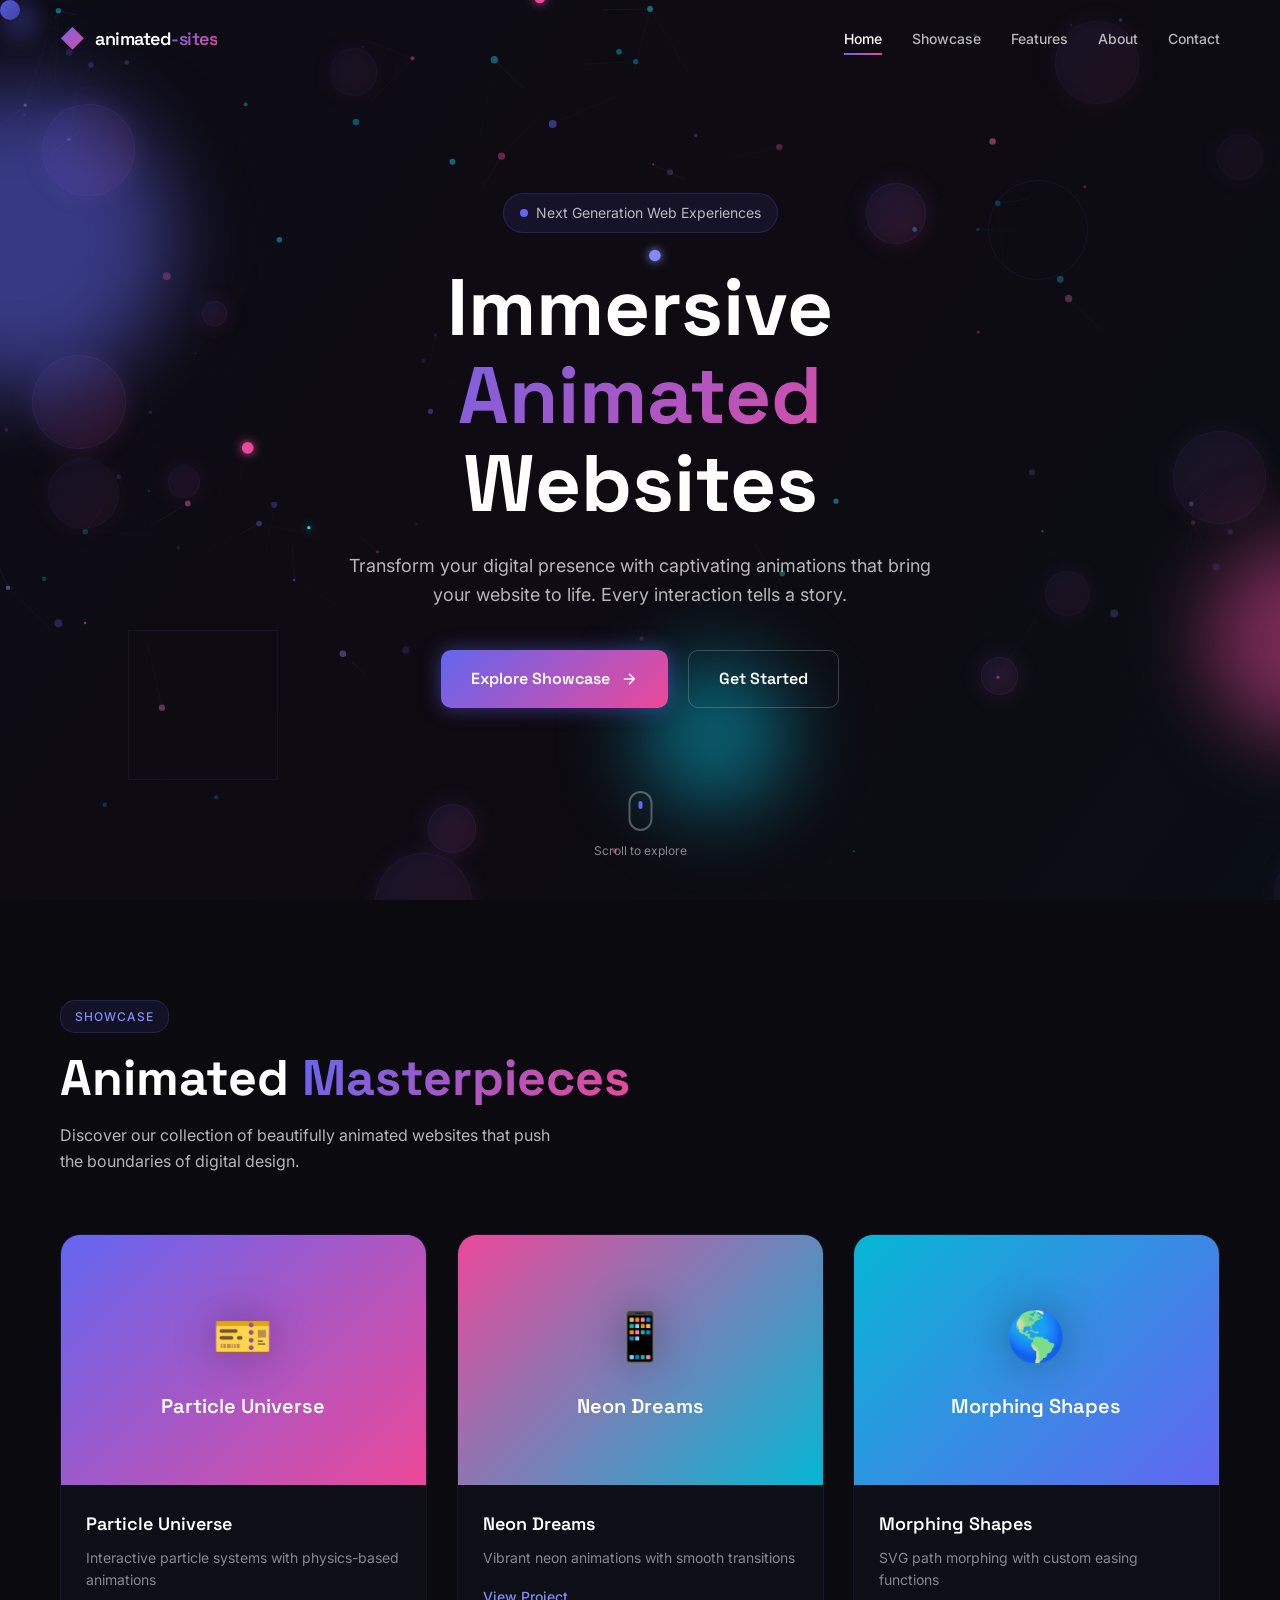
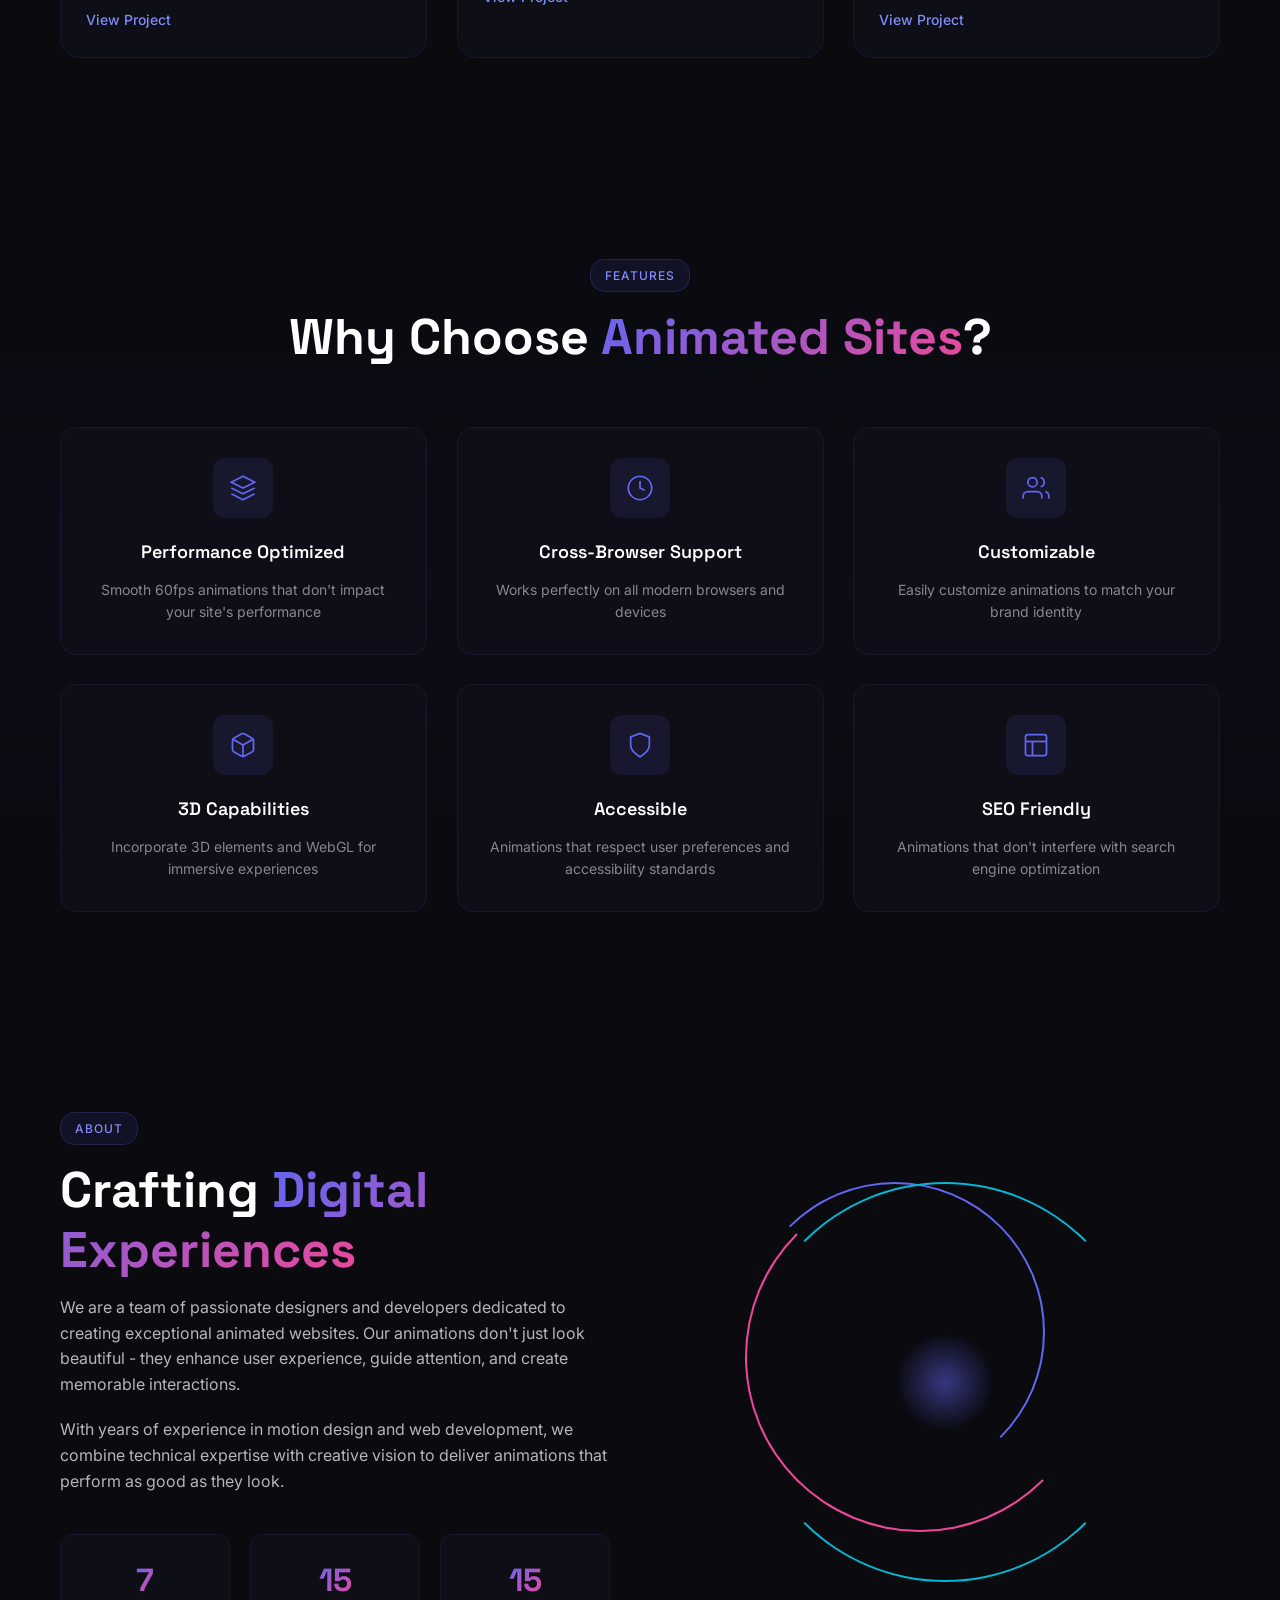
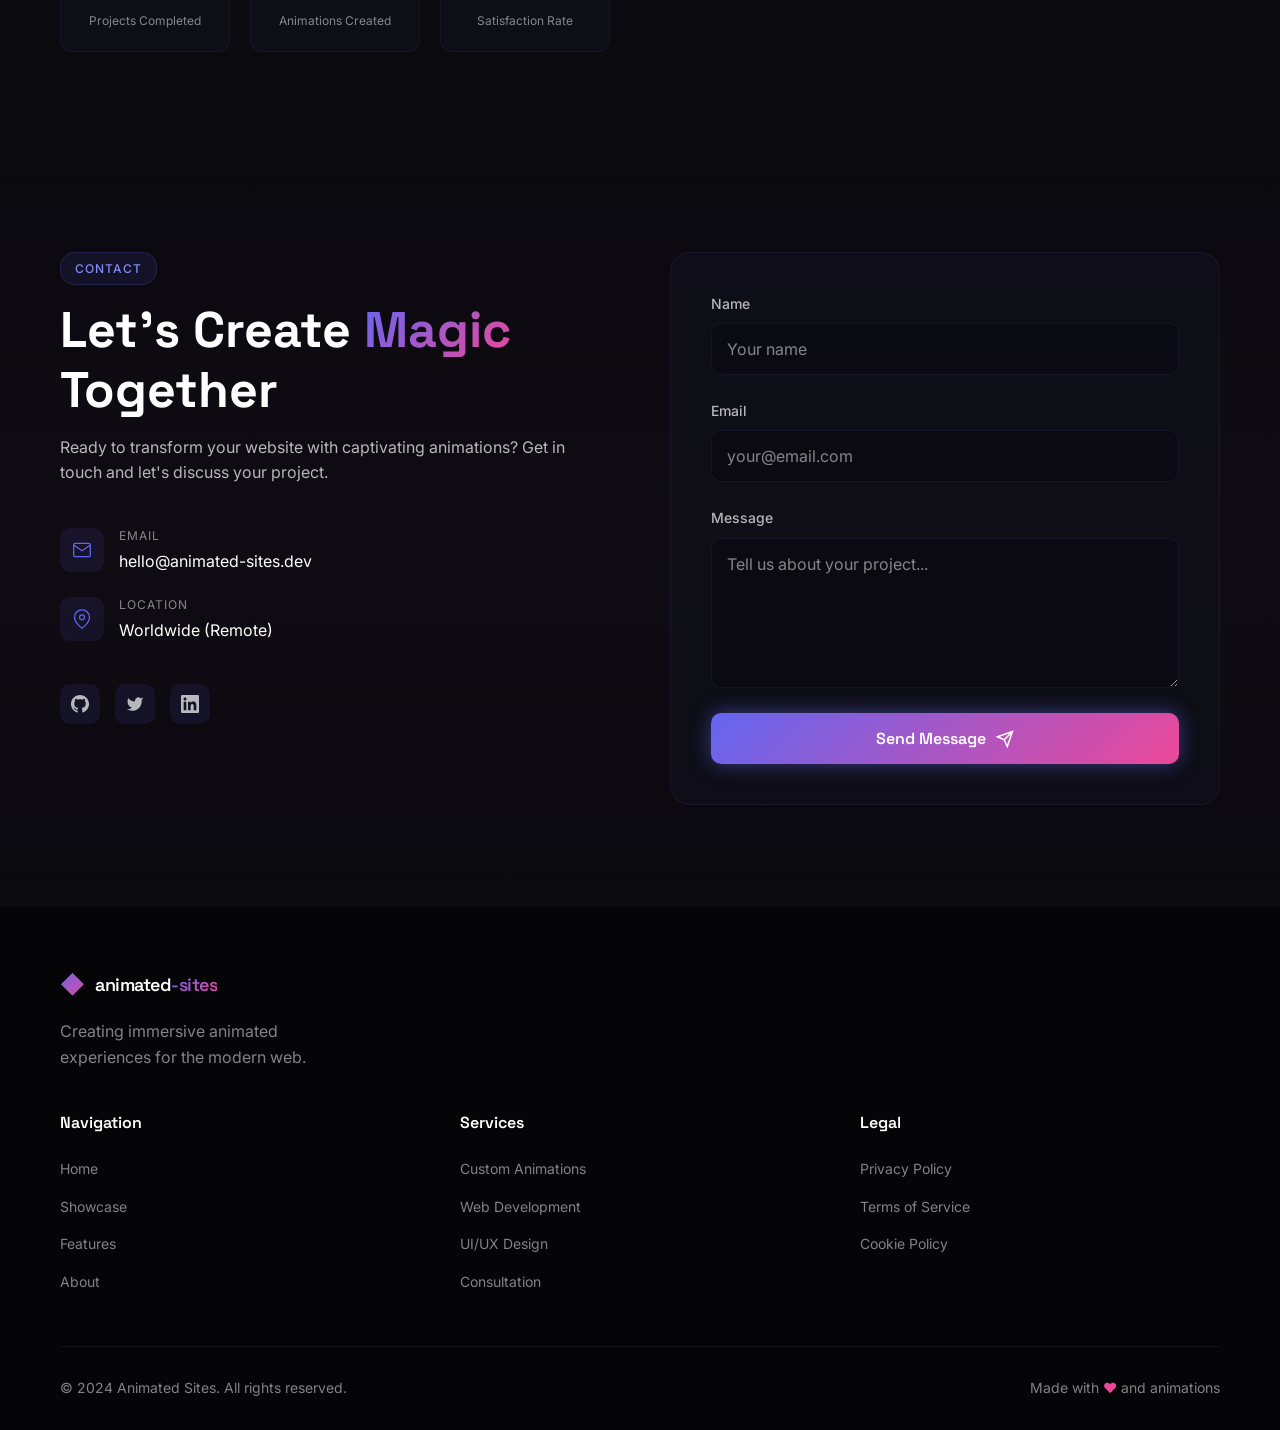
==== index.html @ 27e3f80d "feat: Add high-quality animated website with immersive background animations - Add index.html with c" ====
<!DOCTYPE html>
<html lang="en">
<head>
    <meta charset="UTF-8">
    <meta name="viewport" content="width=device-width, initial-scale=1.0">
    <title>Animated Sites | pofomodr</title>
    <meta name="description" content="Immersive animated website experiences with dynamic background animations">
    <link rel="stylesheet" href="css/styles.css">
    <link href="https://fonts.googleapis.com/css2?family=Space+Grotesk:wght@300;400;500;600;700&family=Inter:wght@300;400;500;600&display=swap" rel="stylesheet">
</head>
<body>
    <!-- Animated Background Canvas -->
    <canvas id="particleCanvas"></canvas>
    
    <!-- Floating Elements Container -->
    <div id="floatingElements"></div>

    <!-- Navigation -->
    <nav id="mainNav">
        <div class="nav-container">
            <a href="#" class="logo">
                <span class="logo-icon">&#9670;</span>
                <span class="logo-text">animated<span class="accent">-sites</span></span>
            </a>
            <ul class="nav-links">
                <li><a href="#home" class="nav-link active">Home</a></li>
                <li><a href="#showcase" class="nav-link">Showcase</a></li>
                <li><a href="#features" class="nav-link">Features</a></li>
                <li><a href="#about" class="nav-link">About</a></li>
                <li><a href="#contact" class="nav-link">Contact</a></li>
            </ul>
            <button class="mobile-menu-btn" aria-label="Toggle menu">
                <span></span>
                <span></span>
                <span></span>
            </button>
        </div>
    </nav>

    <!-- Mobile Menu -->
    <div id="mobileMenu" class="mobile-menu">
        <ul class="mobile-nav-links">
            <li><a href="#home" class="mobile-nav-link">Home</a></li>
            <li><a href="#showcase" class="mobile-nav-link">Showcase</a></li>
            <li><a href="#features" class="mobile-nav-link">Features</a></li>
            <li><a href="#about" class="mobile-nav-link">About</a></li>
            <li><a href="#contact" class="mobile-nav-link">Contact</a></li>
        </ul>
    </div>

    <!-- Hero Section -->
    <section id="home" class="hero">
        <div class="hero-content">
            <div class="hero-badge animate-fade-in">
                <span class="badge-dot"></span>
                <span>Next Generation Web Experiences</span>
            </div>
            <h1 class="hero-title animate-slide-up">
                <span class="title-line">Immersive</span>
                <span class="title-line accent">Animated</span>
                <span class="title-line">Websites</span>
            </h1>
            <p class="hero-description animate-slide-up delay-1">
                Transform your digital presence with captivating animations that 
                bring your website to life. Every interaction tells a story.
            </p>
            <div class="hero-buttons animate-slide-up delay-2">
                <a href="#showcase" class="btn btn-primary">
                    <span>Explore Showcase</span>
                    <svg class="btn-arrow" viewBox="0 0 24 24" fill="none" stroke="currentColor" stroke-width="2">
                        <path d="M5 12h14M12 5l7 7-7 7"/>
                    </svg>
                </a>
                <a href="#contact" class="btn btn-secondary">Get Started</a>
            </div>
        </div>
        <div class="hero-visual">
            <div class="floating-orb orb-1"></div>
            <div class="floating-orb orb-2"></div>
            <div class="floating-orb orb-3"></div>
            <div class="geometric-shape shape-1"></div>
            <div class="geometric-shape shape-2"></div>
        </div>
        <div class="scroll-indicator">
            <div class="mouse">
                <div class="wheel"></div>
            </div>
            <span>Scroll to explore</span>
        </div>
    </section>

    <!-- Showcase Section -->
    <section id="showcase" class="showcase">
        <div class="section-container">
            <div class="section-header">
                <span class="section-tag">Showcase</span>
                <h2 class="section-title">Animated <span class="accent">Masterpieces</span></h2>
                <p class="section-description">
                    Discover our collection of beautifully animated websites that push 
                    the boundaries of digital design.
                </p>
            </div>
            <div class="showcase-grid">
                <div class="showcase-item">
                    <div class="item-preview">
                        <div class="preview-bg gradient-1"></div>
                        <div class="preview-content">
                            <span class="preview-icon">&#127915;</span>
                            <h3>Particle Universe</h3>
                        </div>
                    </div>
                    <div class="item-info">
                        <h4>Particle Universe</h4>
                        <p>Interactive particle systems with physics-based animations</p>
                        <a href="#" class="view-link">View Project</a>
                    </div>
                </div>
                <div class="showcase-item">
                    <div class="item-preview">
                        <div class="preview-bg gradient-2"></div>
                        <div class="preview-content">
                            <span class="preview-icon">&#128241;</span>
                            <h3>Neon Dreams</h3>
                        </div>
                    </div>
                    <div class="item-info">
                        <h4>Neon Dreams</h4>
                        <p>Vibrant neon animations with smooth transitions</p>
                        <a href="#" class="view-link">View Project</a>
                    </div>
                </div>
                <div class="showcase-item">
                    <div class="item-preview">
                        <div class="preview-bg gradient-3"></div>
                        <div class="preview-content">
                            <span class="preview-icon">&#127758;</span>
                            <h3>Morphing Shapes</h3>
                        </div>
                    </div>
                    <div class="item-info">
                        <h4>Morphing Shapes</h4>
                        <p>SVG path morphing with custom easing functions</p>
                        <a href="#" class="view-link">View Project</a>
                    </div>
                </div>
            </div>
        </div>
    </section>

    <!-- Features Section -->
    <section id="features" class="features">
        <div class="section-container">
            <div class="section-header centered">
                <span class="section-tag">Features</span>
                <h2 class="section-title">Why Choose <span class="accent">Animated Sites</span>?</h2>
            </div>
            <div class="features-grid">
                <div class="feature-card">
                    <div class="feature-icon">
                        <svg viewBox="0 0 24 24" fill="none" stroke="currentColor" stroke-width="1.5">
                            <path d="M12 2L2 7l10 5 10-5-10-5zM2 17l10 5 10-5M2 12l10 5 10-5"/>
                        </svg>
                    </div>
                    <h3>Performance Optimized</h3>
                    <p>Smooth 60fps animations that don't impact your site's performance</p>
                </div>
                <div class="feature-card">
                    <div class="feature-icon">
                        <svg viewBox="0 0 24 24" fill="none" stroke="currentColor" stroke-width="1.5">
                            <circle cx="12" cy="12" r="10"/>
                            <path d="M12 6v6l4 2"/>
                        </svg>
                    </div>
                    <h3>Cross-Browser Support</h3>
                    <p>Works perfectly on all modern browsers and devices</p>
                </div>
                <div class="feature-card">
                    <div class="feature-icon">
                        <svg viewBox="0 0 24 24" fill="none" stroke="currentColor" stroke-width="1.5">
                            <path d="M17 21v-2a4 4 0 0 0-4-4H5a4 4 0 0 0-4 4v2"/>
                            <circle cx="9" cy="7" r="4"/>
                            <path d="M23 21v-2a4 4 0 0 0-3-3.87M16 3.13a4 4 0 0 1 0 7.75"/>
                        </svg>
                    </div>
                    <h3>Customizable</h3>
                    <p>Easily customize animations to match your brand identity</p>
                </div>
                <div class="feature-card">
                    <div class="feature-icon">
                        <svg viewBox="0 0 24 24" fill="none" stroke="currentColor" stroke-width="1.5">
                            <path d="M21 16V8a2 2 0 0 0-1-1.73l-7-4a2 2 0 0 0-2 0l-7 4A2 2 0 0 0 3 8v8a2 2 0 0 0 1 1.73l7 4a2 2 0 0 0 2 0l7-4A2 2 0 0 0 21 16z"/>
                            <polyline points="3.27 6.96 12 12.01 20.73 6.96"/>
                            <line x1="12" y1="22.08" x2="12" y2="12"/>
                        </svg>
                    </div>
                    <h3>3D Capabilities</h3>
                    <p>Incorporate 3D elements and WebGL for immersive experiences</p>
                </div>
                <div class="feature-card">
                    <div class="feature-icon">
                        <svg viewBox="0 0 24 24" fill="none" stroke="currentColor" stroke-width="1.5">
                            <path d="M12 22s8-4 8-10V5l-8-3-8 3v7c0 6 8 10 8 10z"/>
                        </svg>
                    </div>
                    <h3>Accessible</h3>
                    <p>Animations that respect user preferences and accessibility standards</p>
                </div>
                <div class="feature-card">
                    <div class="feature-icon">
                        <svg viewBox="0 0 24 24" fill="none" stroke="currentColor" stroke-width="1.5">
                            <rect x="3" y="3" width="18" height="18" rx="2" ry="2"/>
                            <line x1="3" y1="9" x2="21" y2="9"/>
                            <line x1="9" y1="21" x2="9" y2="9"/>
                        </svg>
                    </div>
                    <h3>SEO Friendly</h3>
                    <p>Animations that don't interfere with search engine optimization</p>
                </div>
            </div>
        </div>
    </section>

    <!-- About Section -->
    <section id="about" class="about">
        <div class="section-container">
            <div class="about-content">
                <div class="about-text">
                    <span class="section-tag">About</span>
                    <h2 class="section-title">Crafting <span class="accent">Digital Experiences</span></h2>
                    <p class="about-description">
                        We are a team of passionate designers and developers dedicated to creating 
                        exceptional animated websites. Our animations don't just look beautiful - 
                        they enhance user experience, guide attention, and create memorable 
                        interactions.
                    </p>
                    <p class="about-description">
                        With years of experience in motion design and web development, we combine 
                        technical expertise with creative vision to deliver animations that perform 
                        as good as they look.
                    </p>
                    <div class="stats-grid">
                        <div class="stat-item">
                            <span class="stat-number" data-target="50">0</span>
                            <span class="stat-label">Projects Completed</span>
                        </div>
                        <div class="stat-item">
                            <span class="stat-number" data-target="100">0</span>
                            <span class="stat-label">Animations Created</span>
                        </div>
                        <div class="stat-item">
                            <span class="stat-number" data-target="99">0</span>
                            <span class="stat-label">Satisfaction Rate</span>
                        </div>
                    </div>
                </div>
                <div class="about-visual">
                    <div class="visual-container">
                        <div class="animated-ring ring-1"></div>
                        <div class="animated-ring ring-2"></div>
                        <div class="animated-ring ring-3"></div>
                        <div class="center-glow"></div>
                    </div>
                </div>
            </div>
        </div>
    </section>

    <!-- Contact Section -->
    <section id="contact" class="contact">
        <div class="section-container">
            <div class="contact-wrapper">
                <div class="contact-info">
                    <span class="section-tag">Contact</span>
                    <h2 class="section-title">Let's Create <span class="accent">Magic</span> Together</h2>
                    <p class="contact-description">
                        Ready to transform your website with captivating animations? 
                        Get in touch and let's discuss your project.
                    </p>
                    <div class="contact-details">
                        <div class="contact-item">
                            <div class="contact-icon">
                                <svg viewBox="0 0 24 24" fill="none" stroke="currentColor" stroke-width="1.5">
                                    <path d="M4 4h16c1.1 0 2 .9 2 2v12c0 1.1-.9 2-2 2H4c-1.1 0-2-.9-2-2V6c0-1.1.9-2 2-2z"/>
                                    <polyline points="22,6 12,13 2,6"/>
                                </svg>
                            </div>
                            <div>
                                <span class="detail-label">Email</span>
                                <a href="mailto:hello@animated-sites.dev">hello@animated-sites.dev</a>
                            </div>
                        </div>
                        <div class="contact-item">
                            <div class="contact-icon">
                                <svg viewBox="0 0 24 24" fill="none" stroke="currentColor" stroke-width="1.5">
                                    <path d="M21 10c0 7-9 13-9 13s-9-6-9-13a9 9 0 0 1 18 0z"/>
                                    <circle cx="12" cy="10" r="3"/>
                                </svg>
                            </div>
                            <div>
                                <span class="detail-label">Location</span>
                                <span>Worldwide (Remote)</span>
                            </div>
                        </div>
                    </div>
                    <div class="social-links">
                        <a href="#" class="social-link" aria-label="GitHub">
                            <svg viewBox="0 0 24 24" fill="currentColor">
                                <path d="M12 0c-6.626 0-12 5.373-12 12 0 5.302 3.438 9.8 8.207 11.387.599.111.793-.261.793-.577v-2.234c-3.338.726-4.033-1.416-4.033-1.416-.546-1.387-1.333-1.756-1.333-1.756-1.089-.745.083-.729.083-.729 1.205.084 1.839 1.237 1.839 1.237 1.07 1.834 2.807 1.304 3.492.997.107-.775.418-1.305.762-1.604-2.665-.305-5.467-1.334-5.467-5.931 0-1.311.469-2.381 1.236-3.221-.124-.303-.535-1.524.117-3.176 0 0 1.008-.322 3.301 1.23.957-.266 1.983-.399 3.003-.404 1.02.005 2.047.138 3.006.404 2.291-1.552 3.297-1.23 3.297-1.23.653 1.653.242 2.874.118 3.176.77.84 1.235 1.911 1.235 3.221 0 4.609-2.807 5.624-5.479 5.921.43.372.823 1.102.823 2.222v3.293c0 .319.192.694.801.576 4.765-1.589 8.199-6.086 8.199-11.386 0-6.627-5.373-12-12-12z"/>
                            </svg>
                        </a>
                        <a href="#" class="social-link" aria-label="Twitter">
                            <svg viewBox="0 0 24 24" fill="currentColor">
                                <path d="M23 3a10.9 10.9 0 0 1-3.14 1.53 4.48 4.48 0 0 0-7.86 3v1A10.66 10.66 0 0 1 3 4s-4 9 5 13a11.64 11.64 0 0 1-7 2c9 5 20 0 20-11.5a4.5 4.5 0 0 0-.08-.83A7.72 7.72 0 0 0 23 3z"/>
                            </svg>
                        </a>
                        <a href="#" class="social-link" aria-label="LinkedIn">
                            <svg viewBox="0 0 24 24" fill="currentColor">
                                <path d="M20.447 20.452h-3.554v-5.569c0-1.328-.027-3.037-1.852-3.037-1.853 0-2.136 1.445-2.136 2.939v5.667H9.351V9h3.414v1.561h.046c.477-.9 1.637-1.85 3.37-1.85 3.601 0 4.267 2.37 4.267 5.455v6.286zM5.337 7.433c-1.144 0-2.063-.926-2.063-2.065 0-1.138.92-2.063 2.063-2.063 1.14 0 2.064.925 2.064 2.063 0 1.139-.925 2.065-2.064 2.065zm1.782 13.019H3.555V9h3.564v11.452zM22.225 0H1.771C.792 0 0 .774 0 1.729v20.542C0 23.227.792 24 1.771 24h20.451C23.2 24 24 23.227 24 22.271V1.729C24 .774 23.2 0 22.222 0h.003z"/>
                            </svg>
                        </a>
                    </div>
                </div>
                <div class="contact-form">
                    <form id="contactForm">
                        <div class="form-group">
                            <label for="name">Name</label>
                            <input type="text" id="name" name="name" required placeholder="Your name">
                        </div>
                        <div class="form-group">
                            <label for="email">Email</label>
                            <input type="email" id="email" name="email" required placeholder="your@email.com">
                        </div>
                        <div class="form-group">
                            <label for="message">Message</label>
                            <textarea id="message" name="message" required placeholder="Tell us about your project..."></textarea>
                        </div>
                        <button type="submit" class="btn btn-primary btn-full">
                            <span>Send Message</span>
                            <svg class="btn-arrow" viewBox="0 0 24 24" fill="none" stroke="currentColor" stroke-width="2">
                                <path d="M22 2L11 13M22 2l-7 20-4-9-9-4 20-7z"/>
                            </svg>
                        </button>
                    </form>
                </div>
            </div>
        </div>
    </section>

    <!-- Footer -->
    <footer class="footer">
        <div class="footer-container">
            <div class="footer-brand">
                <a href="#" class="logo">
                    <span class="logo-icon">&#9670;</span>
                    <span class="logo-text">animated<span class="accent">-sites</span></span>
                </a>
                <p>Creating immersive animated experiences for the modern web.</p>
            </div>
            <div class="footer-links">
                <div class="footer-column">
                    <h4>Navigation</h4>
                    <ul>
                        <li><a href="#home">Home</a></li>
                        <li><a href="#showcase">Showcase</a></li>
                        <li><a href="#features">Features</a></li>
                        <li><a href="#about">About</a></li>
                    </ul>
                </div>
                <div class="footer-column">
                    <h4>Services</h4>
                    <ul>
                        <li><a href="#">Custom Animations</a></li>
                        <li><a href="#">Web Development</a></li>
                        <li><a href="#">UI/UX Design</a></li>
                        <li><a href="#">Consultation</a></li>
                    </ul>
                </div>
                <div class="footer-column">
                    <h4>Legal</h4>
                    <ul>
                        <li><a href="#">Privacy Policy</a></li>
                        <li><a href="#">Terms of Service</a></li>
                        <li><a href="#">Cookie Policy</a></li>
                    </ul>
                </div>
            </div>
            <div class="footer-bottom">
                <p>&copy; 2024 Animated Sites. All rights reserved.</p>
                <p>Made with <span class="heart">&#10084;</span> and animations</p>
            </div>
        </div>
    </footer>

    <!-- Cursor Effect -->
    <div id="customCursor" class="custom-cursor"></div>
    <div id="cursorTrail" class="cursor-trail"></div>

    <script src="js/main.js"></script>
</body>
</html>
---- css/styles.css ----
/* ============================================
   ANIMATED SITES - Main Stylesheet
   High-quality animated website by pofomodr
   ============================================ */

/* CSS Variables */
:root {
    /* Colors */
    --primary: #6366f1;
    --primary-dark: #4f46e5;
    --primary-light: #818cf8;
    --primary-glow: rgba(99, 102, 241, 0.5);
    
    --secondary: #ec4899;
    --secondary-dark: #db2777;
    --secondary-light: #f472b6;
    --secondary-glow: rgba(236, 72, 153, 0.5);
    
    --accent: #06b6d4;
    --accent-dark: #0891b2;
    --accent-light: #22d3ee;
    --accent-glow: rgba(6, 182, 212, 0.5);
    
    --bg-dark: #0a0a0f;
    --bg-darker: #050508;
    --bg-card: rgba(15, 15, 25, 0.8);
    --bg-card-hover: rgba(25, 25, 40, 0.9);
    
    --text-primary: #ffffff;
    --text-secondary: rgba(255, 255, 255, 0.7);
    --text-muted: rgba(255, 255, 255, 0.5);
    
    /* Gradients */
    --gradient-primary: linear-gradient(135deg, var(--primary) 0%, var(--secondary) 100%);
    --gradient-secondary: linear-gradient(135deg, var(--secondary) 0%, var(--accent) 100%);
    --gradient-dark: linear-gradient(180deg, var(--bg-dark) 0%, var(--bg-darker) 100%);
    
    /* Spacing */
    --section-padding: 100px 0;
    --container-width: 1200px;
    
    /* Typography */
    --font-primary: 'Space Grotesk', sans-serif;
    --font-secondary: 'Inter', sans-serif;
    
    /* Transitions */
    --transition-fast: 0.2s ease;
    --transition-normal: 0.3s ease;
    --transition-slow: 0.5s ease;
    
    /* Shadows */
    --shadow-sm: 0 4px 6px rgba(0, 0, 0, 0.1);
    --shadow-md: 0 10px 15px rgba(0, 0, 0, 0.1);
    --shadow-lg: 0 20px 25px rgba(0, 0, 0, 0.1);
    --shadow-glow: 0 0 40px rgba(99, 102, 241, 0.3);
    --shadow-glow-lg: 0 0 60px rgba(99, 102, 241, 0.4);
}

/* Reset & Base Styles */
*, *::before, *::after {
    margin: 0;
    padding: 0;
    box-sizing: border-box;
}

html {
    scroll-behavior: smooth;
    font-size: 16px;
}

body {
    font-family: var(--font-secondary);
    background: var(--bg-dark);
    color: var(--text-primary);
    line-height: 1.6;
    overflow-x: hidden;
    min-height: 100vh;
}

/* Selection Styling */
::selection {
    background: var(--primary);
    color: var(--bg-dark);
}

/* Scrollbar Styling */
::-webkit-scrollbar {
    width: 8px;
}

::-webkit-scrollbar-track {
    background: var(--bg-darker);
}

::-webkit-scrollbar-thumb {
    background: var(--primary-dark);
    border-radius: 4px;
}

::-webkit-scrollbar-thumb:hover {
    background: var(--primary);
}

/* ============================================
   ANIMATED BACKGROUND CANVAS
   ============================================ */
#particleCanvas {
    position: fixed;
    top: 0;
    left: 0;
    width: 100%;
    height: 100%;
    z-index: -1;
    pointer-events: none;
}

/* ============================================
   FLOATING ELEMENTS
   ============================================ */
#floatingElements {
    position: fixed;
    top: 0;
    left: 0;
    width: 100%;
    height: 100%;
    z-index: -1;
    pointer-events: none;
    overflow: hidden;
}

.floating-bubble {
    position: absolute;
    background: linear-gradient(135deg, rgba(99, 102, 241, 0.1) 0%, rgba(236, 72, 153, 0.1) 100%);
    border: 1px solid rgba(99, 102, 241, 0.2);
    border-radius: 50%;
    animation: float 15s infinite ease-in-out;
    opacity: 0.6;
}

.floating-bubble::before {
    content: '';
    position: absolute;
    top: -5px;
    left: -5px;
    right: -5px;
    bottom: -5px;
    background: linear-gradient(135deg, rgba(99, 102, 241, 0.2) 0%, rgba(236, 72, 153, 0.2) 100%);
    border-radius: 50%;
    z-index: -1;
    filter: blur(10px);
}

@keyframes float {
    0%, 100% {
        transform: translateY(0) translateX(0) scale(1);
    }
    25% {
        transform: translateY(-20px) translateX(10px) scale(1.1);
    }
    50% {
        transform: translateY(-10px) translateX(-10px) scale(0.9);
    }
    75% {
        transform: translateY(-30px) translateX(5px) scale(1.05);
    }
}

/* ============================================
   NAVIGATION
   ============================================ */
#mainNav {
    position: fixed;
    top: 0;
    left: 0;
    width: 100%;
    z-index: 1000;
    padding: 20px 0;
    transition: all var(--transition-normal);
}

#mainNav.scrolled {
    background: rgba(10, 10, 15, 0.9);
    backdrop-filter: blur(20px);
    -webkit-backdrop-filter: blur(20px);
    border-bottom: 1px solid rgba(99, 102, 241, 0.1);
    padding: 15px 0;
}

.nav-container {
    max-width: var(--container-width);
    margin: 0 auto;
    padding: 0 20px;
    display: flex;
    justify-content: space-between;
    align-items: center;
}

.logo {
    display: flex;
    align-items: center;
    gap: 10px;
    text-decoration: none;
    color: var(--text-primary);
}

.logo-icon {
    font-size: 24px;
    background: var(--gradient-primary);
    -webkit-background-clip: text;
    -webkit-text-fill-color: transparent;
    background-clip: text;
    animation: pulse 2s infinite;
}

@keyframes pulse {
    0%, 100% {
        transform: scale(1);
        opacity: 1;
    }
    50% {
        transform: scale(1.1);
        opacity: 0.8;
    }
}

.logo-text {
    font-family: var(--font-primary);
    font-size: 18px;
    font-weight: 600;
    letter-spacing: -0.5px;
}

.logo-text .accent {
    background: var(--gradient-primary);
    -webkit-background-clip: text;
    -webkit-text-fill-color: transparent;
    background-clip: text;
}

.nav-links {
    display: flex;
    list-style: none;
    gap: 30px;
}

.nav-link {
    color: var(--text-secondary);
    text-decoration: none;
    font-size: 14px;
    font-weight: 500;
    position: relative;
    padding: 8px 0;
    transition: color var(--transition-fast);
}

.nav-link::after {
    content: '';
    position: absolute;
    bottom: 0;
    left: 0;
    width: 0;
    height: 2px;
    background: var(--gradient-primary);
    transition: width var(--transition-normal);
}

.nav-link:hover,
.nav-link.active {
    color: var(--text-primary);
}

.nav-link:hover::after,
.nav-link.active::after {
    width: 100%;
}

/* Mobile Menu Button */
.mobile-menu-btn {
    display: none;
    flex-direction: column;
    gap: 5px;
    background: none;
    border: none;
    cursor: pointer;
    padding: 5px;
}

.mobile-menu-btn span {
    width: 24px;
    height: 2px;
    background: var(--text-primary);
    transition: all var(--transition-normal);
}

.mobile-menu-btn.active span:nth-child(1) {
    transform: rotate(45deg) translate(5px, 5px);
}

.mobile-menu-btn.active span:nth-child(2) {
    opacity: 0;
}

.mobile-menu-btn.active span:nth-child(3) {
    transform: rotate(-45deg) translate(5px, -5px);
}

/* Mobile Menu */
.mobile-menu {
    position: fixed;
    top: 0;
    right: -100%;
    width: 80%;
    max-width: 350px;
    height: 100vh;
    background: rgba(15, 15, 25, 0.98);
    backdrop-filter: blur(20px);
    -webkit-backdrop-filter: blur(20px);
    z-index: 999;
    transition: right var(--transition-normal);
    padding: 80px 30px 30px;
}

.mobile-menu.active {
    right: 0;
}

.mobile-nav-links {
    list-style: none;
    display: flex;
    flex-direction: column;
    gap: 25px;
}

.mobile-nav-link {
    color: var(--text-primary);
    text-decoration: none;
    font-size: 18px;
    font-weight: 500;
    padding: 10px 0;
    position: relative;
}

.mobile-nav-link::after {
    content: '';
    position: absolute;
    bottom: 0;
    left: 0;
    width: 0;
    height: 2px;
    background: var(--gradient-primary);
    transition: width var(--transition-normal);
}

.mobile-nav-link:hover::after {
    width: 100%;
}

/* ============================================
   HERO SECTION
   ============================================ */
.hero {
    min-height: 100vh;
    display: flex;
    align-items: center;
    justify-content: center;
    position: relative;
    padding: var(--section-padding);
    overflow: hidden;
}

.hero-content {
    max-width: 700px;
    text-align: center;
    z-index: 1;
}

.hero-badge {
    display: inline-flex;
    align-items: center;
    gap: 8px;
    background: rgba(99, 102, 241, 0.1);
    border: 1px solid rgba(99, 102, 241, 0.2);
    padding: 8px 16px;
    border-radius: 20px;
    font-size: 14px;
    color: var(--text-secondary);
    margin-bottom: 30px;
}

.badge-dot {
    width: 8px;
    height: 8px;
    background: var(--primary);
    border-radius: 50%;
    animation: blink 2s infinite;
}

@keyframes blink {
    0%, 100% {
        opacity: 1;
        box-shadow: 0 0 10px var(--primary-glow);
    }
    50% {
        opacity: 0.5;
        box-shadow: 0 0 20px var(--primary-glow);
    }
}

.hero-title {
    font-family: var(--font-primary);
    font-size: clamp(40px, 8vw, 80px);
    font-weight: 700;
    line-height: 1.1;
    margin-bottom: 25px;
}

.title-line {
    display: block;
}

.title-line.accent {
    background: var(--gradient-primary);
    -webkit-background-clip: text;
    -webkit-text-fill-color: transparent;
    background-clip: text;
}

.hero-description {
    font-size: 18px;
    color: var(--text-secondary);
    margin-bottom: 40px;
    max-width: 600px;
    margin-left: auto;
    margin-right: auto;
}

.hero-buttons {
    display: flex;
    gap: 20px;
    justify-content: center;
    flex-wrap: wrap;
}

/* Hero Visual Elements */
.hero-visual {
    position: absolute;
    top: 0;
    left: 0;
    width: 100%;
    height: 100%;
    pointer-events: none;
    overflow: hidden;
}

.floating-orb {
    position: absolute;
    border-radius: 50%;
    filter: blur(40px);
    animation: orb-float 20s infinite ease-in-out;
}

.orb-1 {
    width: 300px;
    height: 300px;
    background: var(--primary-glow);
    top: 10%;
    left: -10%;
    animation-delay: 0s;
}

.orb-2 {
    width: 200px;
    height: 200px;
    background: var(--secondary-glow);
    top: 60%;
    right: -10%;
    animation-delay: -5s;
}

.orb-3 {
    width: 150px;
    height: 150px;
    background: var(--accent-glow);
    bottom: 10%;
    left: 50%;
    animation-delay: -10s;
}

@keyframes orb-float {
    0%, 100% {
        transform: translate(0, 0) scale(1);
    }
    25% {
        transform: translate(30px, -30px) scale(1.1);
    }
    50% {
        transform: translate(-20px, 20px) scale(0.9);
    }
    75% {
        transform: translate(40px, 10px) scale(1.05);
    }
}

.geometric-shape {
    position: absolute;
    border: 1px solid rgba(99, 102, 241, 0.1);
    animation: shape-float 25s infinite ease-in-out;
}

.shape-1 {
    width: 100px;
    height: 100px;
    border-radius: 50%;
    top: 20%;
    right: 15%;
    animation-delay: 0s;
}

.shape-2 {
    width: 150px;
    height: 150px;
    transform: rotate(45deg);
    top: 70%;
    left: 10%;
    animation-delay: -8s;
}

@keyframes shape-float {
    0%, 100% {
        transform: rotate(0deg) translate(0, 0);
        opacity: 0.3;
    }
    50% {
        transform: rotate(180deg) translate(20px, -20px);
        opacity: 0.6;
    }
}

/* Scroll Indicator */
.scroll-indicator {
    position: absolute;
    bottom: 40px;
    left: 50%;
    transform: translateX(-50%);
    display: flex;
    flex-direction: column;
    align-items: center;
    gap: 10px;
    color: var(--text-muted);
    font-size: 12px;
    animation: bounce 2s infinite;
}

.mouse {
    width: 24px;
    height: 40px;
    border: 2px solid rgba(255, 255, 255, 0.3);
    border-radius: 12px;
    position: relative;
}

.wheel {
    width: 4px;
    height: 8px;
    background: var(--primary);
    border-radius: 2px;
    position: absolute;
    top: 8px;
    left: 50%;
    transform: translateX(-50%);
    animation: scroll-wheel 2s infinite;
}

@keyframes scroll-wheel {
    0%, 100% {
        opacity: 1;
        top: 8px;
    }
    50% {
        opacity: 0.3;
        top: 20px;
    }
}

@keyframes bounce {
    0%, 100% {
        transform: translateX(-50%) translateY(0);
    }
    50% {
        transform: translateX(-50%) translateY(10px);
    }
}

/* ============================================
   SECTIONS COMMON STYLES
   ============================================ */
.section-container {
    max-width: var(--container-width);
    margin: 0 auto;
    padding: 0 20px;
}

.section-header {
    text-align: left;
    margin-bottom: 60px;
}

.section-header.centered {
    text-align: center;
}

.section-tag {
    display: inline-block;
    background: rgba(99, 102, 241, 0.1);
    border: 1px solid rgba(99, 102, 241, 0.2);
    padding: 6px 14px;
    border-radius: 15px;
    font-size: 12px;
    font-weight: 500;
    color: var(--primary-light);
    text-transform: uppercase;
    letter-spacing: 1px;
    margin-bottom: 15px;
}

.section-title {
    font-family: var(--font-primary);
    font-size: clamp(32px, 5vw, 50px);
    font-weight: 700;
    line-height: 1.2;
    margin-bottom: 15px;
}

.section-title .accent {
    background: var(--gradient-primary);
    -webkit-background-clip: text;
    -webkit-text-fill-color: transparent;
    background-clip: text;
}

.section-description {
    font-size: 16px;
    color: var(--text-secondary);
    max-width: 500px;
}

/* ============================================
   SHOWCASE SECTION
   ============================================ */
.showcase {
    padding: var(--section-padding);
    position: relative;
}

.showcase-grid {
    display: grid;
    grid-template-columns: repeat(auto-fit, minmax(350px, 1fr));
    gap: 30px;
}

.showcase-item {
    background: var(--bg-card);
    border: 1px solid rgba(99, 102, 241, 0.1);
    border-radius: 20px;
    overflow: hidden;
    transition: all var(--transition-normal);
}

.showcase-item:hover {
    transform: translateY(-10px);
    border-color: rgba(99, 102, 241, 0.3);
    box-shadow: var(--shadow-glow);
}

.item-preview {
    height: 250px;
    position: relative;
    overflow: hidden;
}

.preview-bg {
    position: absolute;
    top: 0;
    left: 0;
    width: 100%;
    height: 100%;
    transition: transform var(--transition-slow);
}

.showcase-item:hover .preview-bg {
    transform: scale(1.1);
}

.gradient-1 {
    background: linear-gradient(135deg, #6366f1 0%, #ec4899 100%);
}

.gradient-2 {
    background: linear-gradient(135deg, #ec4899 0%, #06b6d4 100%);
}

.gradient-3 {
    background: linear-gradient(135deg, #06b6d4 0%, #6366f1 100%);
}

.preview-content {
    position: absolute;
    top: 50%;
    left: 50%;
    transform: translate(-50%, -50%);
    text-align: center;
    z-index: 1;
}

.preview-icon {
    font-size: 48px;
    display: block;
    margin-bottom: 15px;
    filter: drop-shadow(0 0 20px rgba(0, 0, 0, 0.3));
}

.preview-content h3 {
    font-family: var(--font-primary);
    font-size: 20px;
    font-weight: 600;
    color: var(--text-primary);
}

.item-info {
    padding: 25px;
}

.item-info h4 {
    font-family: var(--font-primary);
    font-size: 18px;
    font-weight: 600;
    margin-bottom: 8px;
}

.item-info p {
    color: var(--text-muted);
    font-size: 14px;
    margin-bottom: 15px;
}

.view-link {
    color: var(--primary-light);
    text-decoration: none;
    font-size: 14px;
    font-weight: 500;
    display: inline-flex;
    align-items: center;
    gap: 5px;
    transition: all var(--transition-fast);
}

.view-link:hover {
    color: var(--primary);
    gap: 10px;
}

/* ============================================
   FEATURES SECTION
   ============================================ */
.features {
    padding: var(--section-padding);
    background: linear-gradient(180deg, transparent 0%, rgba(99, 102, 241, 0.03) 50%, transparent 100%);
}

.features-grid {
    display: grid;
    grid-template-columns: repeat(auto-fit, minmax(280px, 1fr));
    gap: 30px;
}

.feature-card {
    background: var(--bg-card);
    border: 1px solid rgba(99, 102, 241, 0.1);
    border-radius: 16px;
    padding: 30px;
    transition: all var(--transition-normal);
    text-align: center;
}

.feature-card:hover {
    transform: translateY(-5px);
    border-color: rgba(99, 102, 241, 0.3);
    box-shadow: var(--shadow-glow);
}

.feature-icon {
    width: 60px;
    height: 60px;
    margin: 0 auto 20px;
    background: rgba(99, 102, 241, 0.1);
    border-radius: 12px;
    display: flex;
    align-items: center;
    justify-content: center;
    color: var(--primary);
    transition: all var(--transition-normal);
}

.feature-card:hover .feature-icon {
    background: var(--primary-glow);
    transform: scale(1.1);
}

.feature-icon svg {
    width: 28px;
    height: 28px;
}

.feature-card h3 {
    font-family: var(--font-primary);
    font-size: 18px;
    font-weight: 600;
    margin-bottom: 12px;
}

.feature-card p {
    color: var(--text-muted);
    font-size: 14px;
}

/* ============================================
   ABOUT SECTION
   ============================================ */
.about {
    padding: var(--section-padding);
}

.about-content {
    display: grid;
    grid-template-columns: 1fr 1fr;
    gap: 60px;
    align-items: center;
}

.about-text .section-tag,
.about-text .section-title {
    text-align: left;
}

.about-description {
    color: var(--text-secondary);
    font-size: 16px;
    margin-bottom: 20px;
}

.stats-grid {
    display: grid;
    grid-template-columns: repeat(3, 1fr);
    gap: 20px;
    margin-top: 40px;
}

.stat-item {
    text-align: center;
    padding: 20px;
    background: var(--bg-card);
    border-radius: 12px;
    border: 1px solid rgba(99, 102, 241, 0.1);
}

.stat-number {
    font-family: var(--font-primary);
    font-size: 32px;
    font-weight: 700;
    background: var(--gradient-primary);
    -webkit-background-clip: text;
    -webkit-text-fill-color: transparent;
    background-clip: text;
}

.stat-label {
    display: block;
    color: var(--text-muted);
    font-size: 12px;
    margin-top: 5px;
}

/* About Visual */
.about-visual {
    display: flex;
    justify-content: center;
    align-items: center;
}

.visual-container {
    position: relative;
    width: 400px;
    height: 400px;
}

.animated-ring {
    position: absolute;
    border: 2px solid transparent;
    border-radius: 50%;
    animation: ring-rotate 20s linear infinite;
}

.ring-1 {
    width: 300px;
    height: 300px;
    border-top-color: var(--primary);
    border-right-color: var(--primary);
    animation-duration: 15s;
}

.ring-2 {
    width: 350px;
    height: 350px;
    border-bottom-color: var(--secondary);
    border-left-color: var(--secondary);
    animation-duration: 20s;
    animation-direction: reverse;
}

.ring-3 {
    width: 400px;
    height: 400px;
    border-top-color: var(--accent);
    border-bottom-color: var(--accent);
    animation-duration: 25s;
}

@keyframes ring-rotate {
    from {
        transform: rotate(0deg);
    }
    to {
        transform: rotate(360deg);
    }
}

.center-glow {
    position: absolute;
    top: 50%;
    left: 50%;
    transform: translate(-50%, -50%);
    width: 100px;
    height: 100px;
    background: radial-gradient(circle, var(--primary-glow) 0%, transparent 70%);
    border-radius: 50%;
    animation: glow-pulse 3s infinite;
}

@keyframes glow-pulse {
    0%, 100% {
        transform: translate(-50%, -50%) scale(1);
        opacity: 0.5;
    }
    50% {
        transform: translate(-50%, -50%) scale(1.2);
        opacity: 0.8;
    }
}

/* ============================================
   CONTACT SECTION
   ============================================ */
.contact {
    padding: var(--section-padding);
    background: linear-gradient(180deg, transparent 0%, rgba(236, 72, 153, 0.03) 50%, transparent 100%);
}

.contact-wrapper {
    display: grid;
    grid-template-columns: 1fr 1fr;
    gap: 60px;
    align-items: start;
}

.contact-info .section-tag,
.contact-info .section-title {
    text-align: left;
}

.contact-description {
    color: var(--text-secondary);
    font-size: 16px;
    margin-bottom: 40px;
}

.contact-details {
    display: flex;
    flex-direction: column;
    gap: 20px;
    margin-bottom: 40px;
}

.contact-item {
    display: flex;
    align-items: center;
    gap: 15px;
}

.contact-icon {
    width: 44px;
    height: 44px;
    background: rgba(99, 102, 241, 0.1);
    border-radius: 10px;
    display: flex;
    align-items: center;
    justify-content: center;
    color: var(--primary);
    flex-shrink: 0;
}

.contact-icon svg {
    width: 20px;
    height: 20px;
}

.detail-label {
    display: block;
    color: var(--text-muted);
    font-size: 12px;
    text-transform: uppercase;
    letter-spacing: 1px;
    margin-bottom: 4px;
}

.contact-item a {
    color: var(--text-primary);
    text-decoration: none;
    transition: color var(--transition-fast);
}

.contact-item a:hover {
    color: var(--primary-light);
}

.social-links {
    display: flex;
    gap: 15px;
}

.social-link {
    width: 40px;
    height: 40px;
    background: rgba(99, 102, 241, 0.1);
    border-radius: 10px;
    display: flex;
    align-items: center;
    justify-content: center;
    color: var(--text-secondary);
    text-decoration: none;
    transition: all var(--transition-normal);
}

.social-link svg {
    width: 18px;
    height: 18px;
}

.social-link:hover {
    background: var(--primary);
    color: var(--bg-dark);
    transform: translateY(-3px);
}

/* Contact Form */
.contact-form {
    background: var(--bg-card);
    border: 1px solid rgba(99, 102, 241, 0.1);
    border-radius: 20px;
    padding: 40px;
}

form {
    display: flex;
    flex-direction: column;
    gap: 25px;
}

.form-group {
    display: flex;
    flex-direction: column;
    gap: 8px;
}

.form-group label {
    color: var(--text-secondary);
    font-size: 14px;
    font-weight: 500;
}

.form-group input,
.form-group textarea {
    background: rgba(0, 0, 0, 0.2);
    border: 1px solid rgba(99, 102, 241, 0.1);
    border-radius: 10px;
    padding: 15px;
    color: var(--text-primary);
    font-family: var(--font-secondary);
    font-size: 16px;
    transition: all var(--transition-fast);
}

.form-group input:focus,
.form-group textarea:focus {
    outline: none;
    border-color: var(--primary);
    box-shadow: 0 0 0 3px var(--primary-glow);
}

.form-group input::placeholder,
.form-group textarea::placeholder {
    color: var(--text-muted);
}

.form-group textarea {
    min-height: 150px;
    resize: vertical;
}

.btn {
    display: inline-flex;
    align-items: center;
    justify-content: center;
    gap: 10px;
    padding: 15px 30px;
    border-radius: 10px;
    font-family: var(--font-primary);
    font-size: 16px;
    font-weight: 600;
    text-decoration: none;
    cursor: pointer;
    transition: all var(--transition-normal);
    border: none;
}

.btn-primary {
    background: var(--gradient-primary);
    color: var(--text-primary);
    box-shadow: 0 0 20px var(--primary-glow);
}

.btn-primary:hover {
    transform: translateY(-2px);
    box-shadow: 0 0 30px var(--primary-glow);
}

.btn-secondary {
    background: transparent;
    color: var(--text-primary);
    border: 1px solid rgba(255, 255, 255, 0.2);
}

.btn-secondary:hover {
    background: rgba(255, 255, 255, 0.05);
    border-color: rgba(255, 255, 255, 0.4);
}

.btn-full {
    width: 100%;
}

.btn-arrow {
    width: 18px;
    height: 18px;
    transition: transform var(--transition-fast);
}

.btn:hover .btn-arrow {
    transform: translateX(4px);
}

/* ============================================
   FOOTER
   ============================================ */
.footer {
    background: var(--bg-darker);
    border-top: 1px solid rgba(99, 102, 241, 0.1);
    padding: 60px 0 30px;
}

.footer-container {
    max-width: var(--container-width);
    margin: 0 auto;
    padding: 0 20px;
}

.footer-brand {
    margin-bottom: 40px;
}

.footer-brand .logo {
    margin-bottom: 15px;
}

.footer-brand p {
    color: var(--text-muted);
    max-width: 300px;
}

.footer-links {
    display: grid;
    grid-template-columns: repeat(auto-fit, minmax(200px, 1fr));
    gap: 40px;
    margin-bottom: 40px;
}

.footer-column h4 {
    font-family: var(--font-primary);
    font-size: 16px;
    font-weight: 600;
    margin-bottom: 20px;
}

.footer-column ul {
    list-style: none;
}

.footer-column li {
    margin-bottom: 12px;
}

.footer-column a {
    color: var(--text-muted);
    text-decoration: none;
    font-size: 14px;
    transition: color var(--transition-fast);
}

.footer-column a:hover {
    color: var(--primary-light);
}

.footer-bottom {
    display: flex;
    justify-content: space-between;
    align-items: center;
    padding-top: 30px;
    border-top: 1px solid rgba(255, 255, 255, 0.05);
}

.footer-bottom p {
    color: var(--text-muted);
    font-size: 14px;
}

.heart {
    color: var(--secondary);
    animation: heartbeat 1s infinite;
}

@keyframes heartbeat {
    0%, 100% {
        transform: scale(1);
    }
    50% {
        transform: scale(1.2);
    }
}

/* ============================================
   CUSTOM CURSOR
   ============================================ */
.custom-cursor {
    position: fixed;
    top: 0;
    left: 0;
    width: 20px;
    height: 20px;
    background: var(--primary);
    border-radius: 50%;
    pointer-events: none;
    z-index: 9999;
    mix-blend-mode: difference;
    transition: transform var(--transition-fast);
}

.cursor-trail {
    position: fixed;
    top: 0;
    left: 0;
    width: 40px;
    height: 40px;
    background: var(--primary-glow);
    border-radius: 50%;
    pointer-events: none;
    z-index: 9998;
    opacity: 0.5;
    filter: blur(10px);
    transition: all var(--transition-slow);
}

/* ============================================
   ANIMATIONS
   ============================================ */
/* Fade In Animation */
.animate-fade-in {
    animation: fadeIn 0.8s ease forwards;
}

@keyframes fadeIn {
    from {
        opacity: 0;
    }
    to {
        opacity: 1;
    }
}

/* Slide Up Animation */
.animate-slide-up {
    animation: slideUp 0.8s ease forwards;
}

@keyframes slideUp {
    from {
        opacity: 0;
        transform: translateY(30px);
    }
    to {
        opacity: 1;
        transform: translateY(0);
    }
}

/* Delayed Animations */
.delay-1 {
    animation-delay: 0.2s;
}

.delay-2 {
    animation-delay: 0.4s;
}

.delay-3 {
    animation-delay: 0.6s;
}

/* Scroll Reveal Animation */
.reveal {
    opacity: 0;
    transform: translateY(30px);
    transition: all 0.8s ease;
}

.reveal.active {
    opacity: 1;
    transform: translateY(0);
}

/* Hover Effects */
.showcase-item,
.feature-card,
.contact-item a,
.social-link,
.btn {
    will-change: transform;
}

/* ============================================
   RESPONSIVE DESIGN
   ============================================ */
@media (max-width: 1024px) {
    .about-content,
    .contact-wrapper {
        grid-template-columns: 1fr;
        gap: 40px;
    }
    
    .about-visual {
        order: -1;
    }
    
    .visual-container {
        width: 300px;
        height: 300px;
    }
    
    .ring-1 {
        width: 200px;
        height: 200px;
    }
    
    .ring-2 {
        width: 250px;
        height: 250px;
    }
    
    .ring-3 {
        width: 300px;
        height: 300px;
    }
}

@media (max-width: 768px) {
    :root {
        --section-padding: 80px 0;
    }
    
    .nav-links {
        display: none;
    }
    
    .mobile-menu-btn {
        display: flex;
    }
    
    .hero {
        padding-top: 120px;
    }
    
    .hero-buttons {
        flex-direction: column;
        align-items: center;
    }
    
    .btn {
        width: 100%;
        max-width: 300px;
    }
    
    .showcase-grid {
        grid-template-columns: 1fr;
    }
    
    .features-grid {
        grid-template-columns: 1fr;
    }
    
    .about-content,
    .contact-wrapper {
        grid-template-columns: 1fr;
        gap: 40px;
    }
    
    .stats-grid {
        grid-template-columns: 1fr;
    }
    
    .footer-bottom {
        flex-direction: column;
        gap: 15px;
        text-align: center;
    }
}

@media (max-width: 480px) {
    :root {
        --section-padding: 60px 0;
        --container-width: 100%;
    }
    
    .nav-container {
        padding: 0 15px;
    }
    
    .section-container {
        padding: 0 15px;
    }
    
    .hero-title {
        font-size: 40px;
    }
    
    .section-title {
        font-size: 32px;
    }
    
    .contact-form {
        padding: 30px 20px;
    }
    
    .visual-container {
        width: 250px;
        height: 250px;
    }
    
    .ring-1 {
        width: 160px;
        height: 160px;
    }
    
    .ring-2 {
        width: 200px;
        height: 200px;
    }
    
    .ring-3 {
        width: 250px;
        height: 250px;
    }
}

/* ============================================
   REDUCED MOTION
   ============================================ */
@media (prefers-reduced-motion: reduce) {
    *, *::before, *::after {
        animation-duration: 0.01ms !important;
        animation-iteration-count: 1 !important;
        transition-duration: 0.01ms !important;
    }
    
    html {
        scroll-behavior: auto;
    }
    
    #particleCanvas,
    #floatingElements,
    .custom-cursor,
    .cursor-trail {
        display: none !important;
    }
}

/* ============================================
   PRINT STYLES
   ============================================ */
@media print {
    #particleCanvas,
    #floatingElements,
    #mainNav,
    .scroll-indicator,
    .custom-cursor,
    .cursor-trail,
    .hero-visual {
        display: none !important;
    }
    
    body {
        background: white;
        color: black;
    }
    
    .hero {
        min-height: auto;
        padding: 40px 0;
    }
}
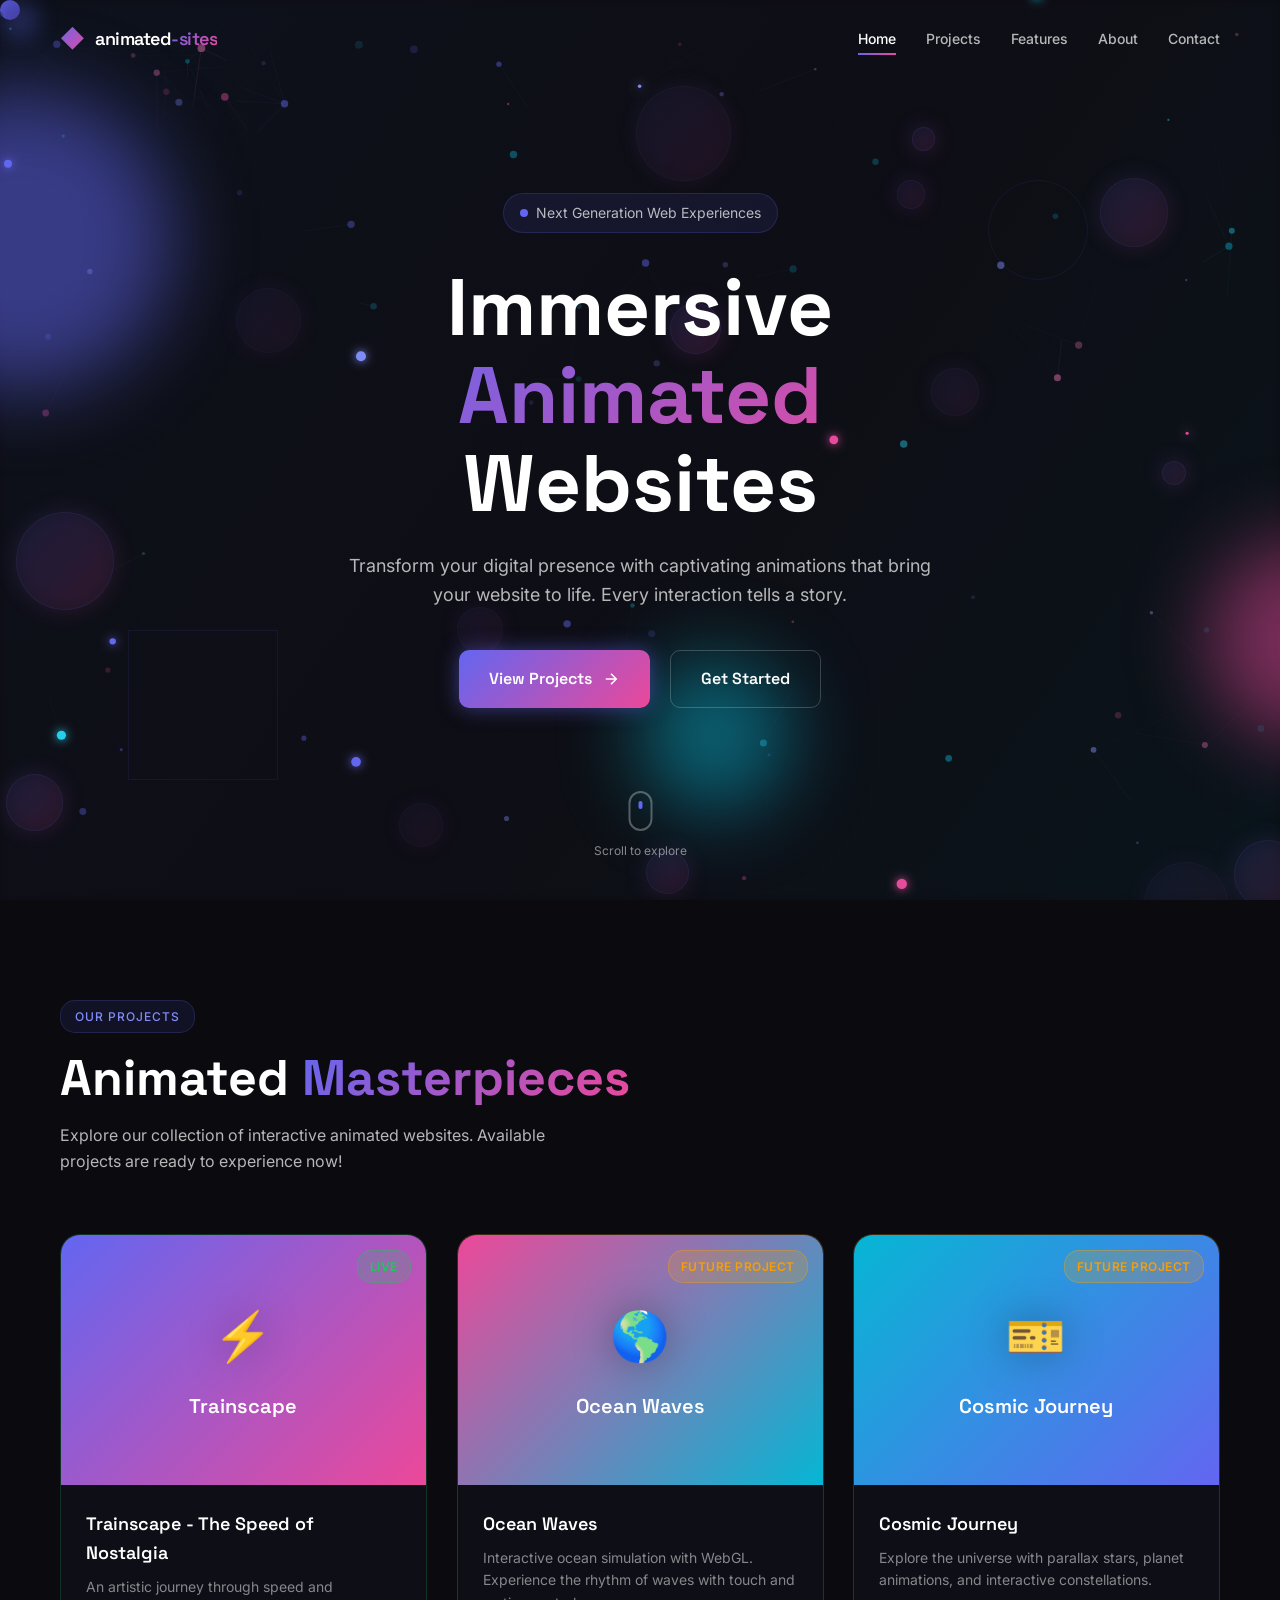
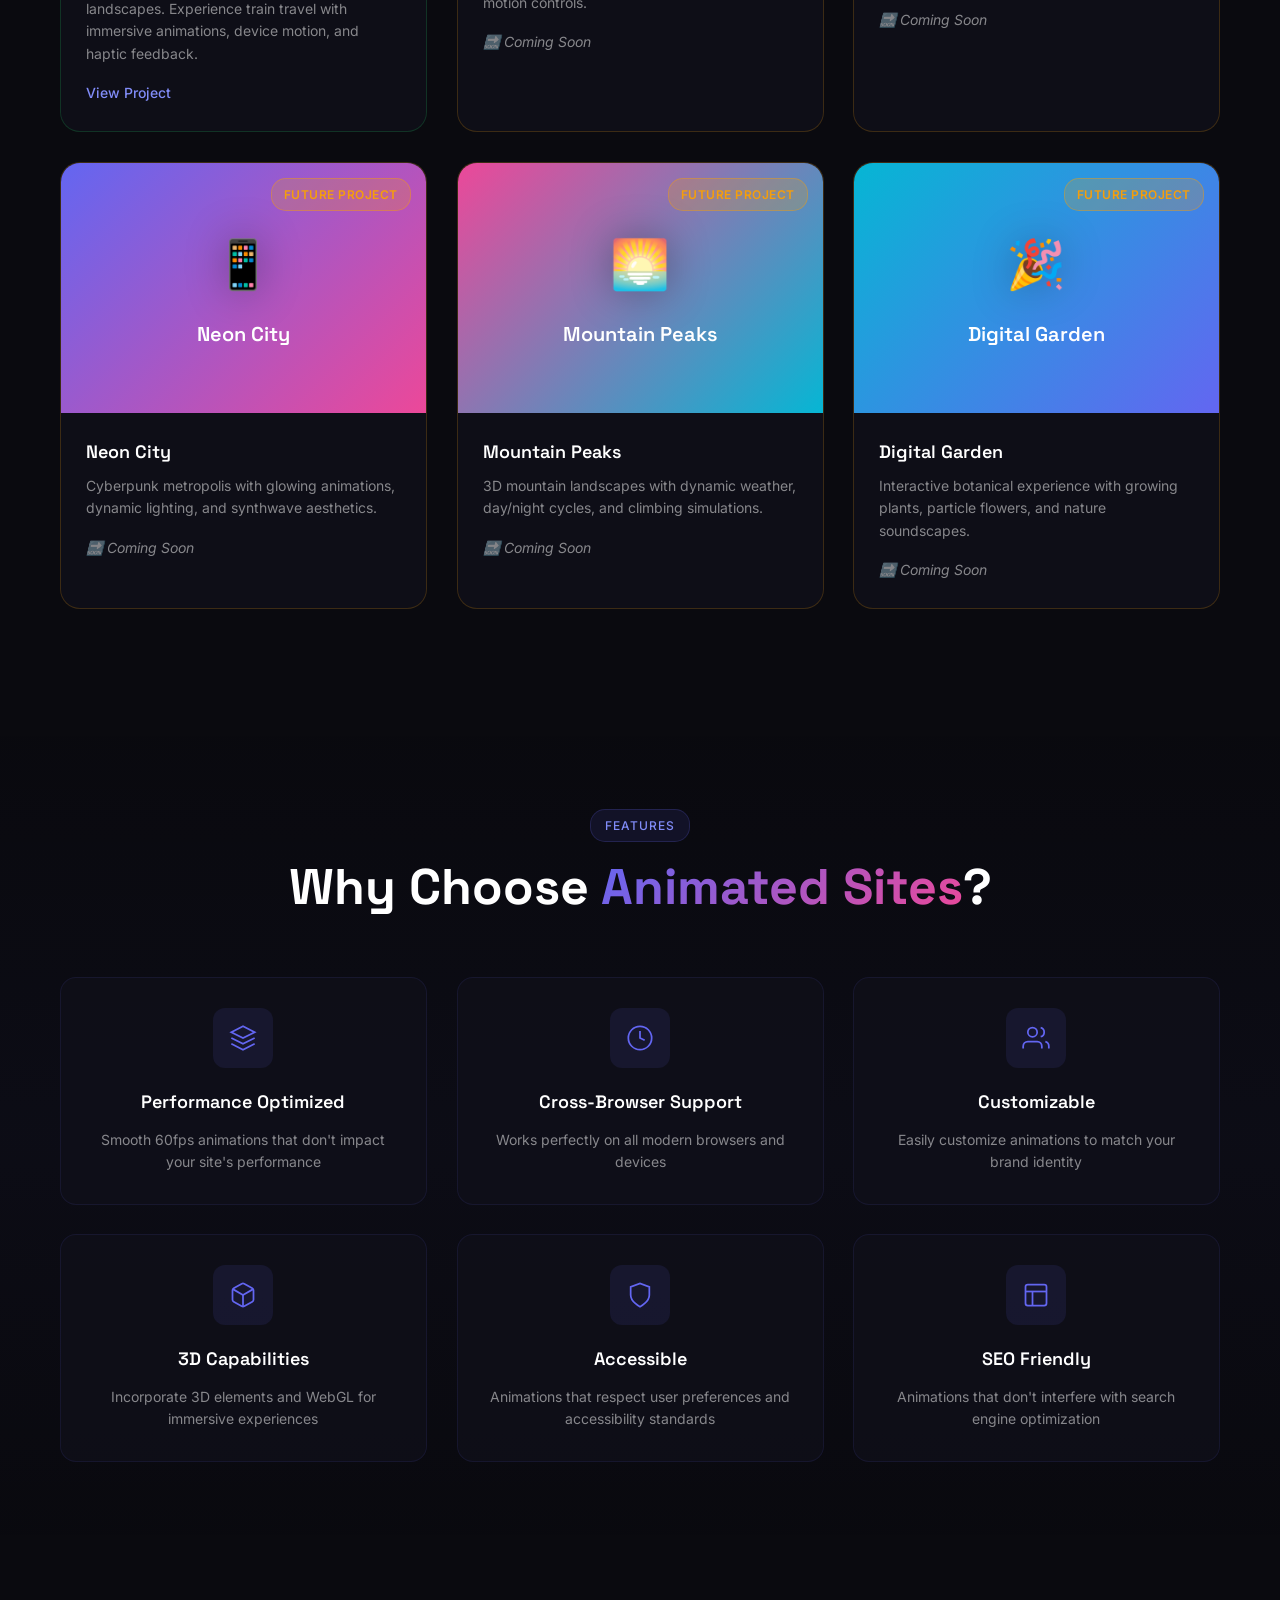
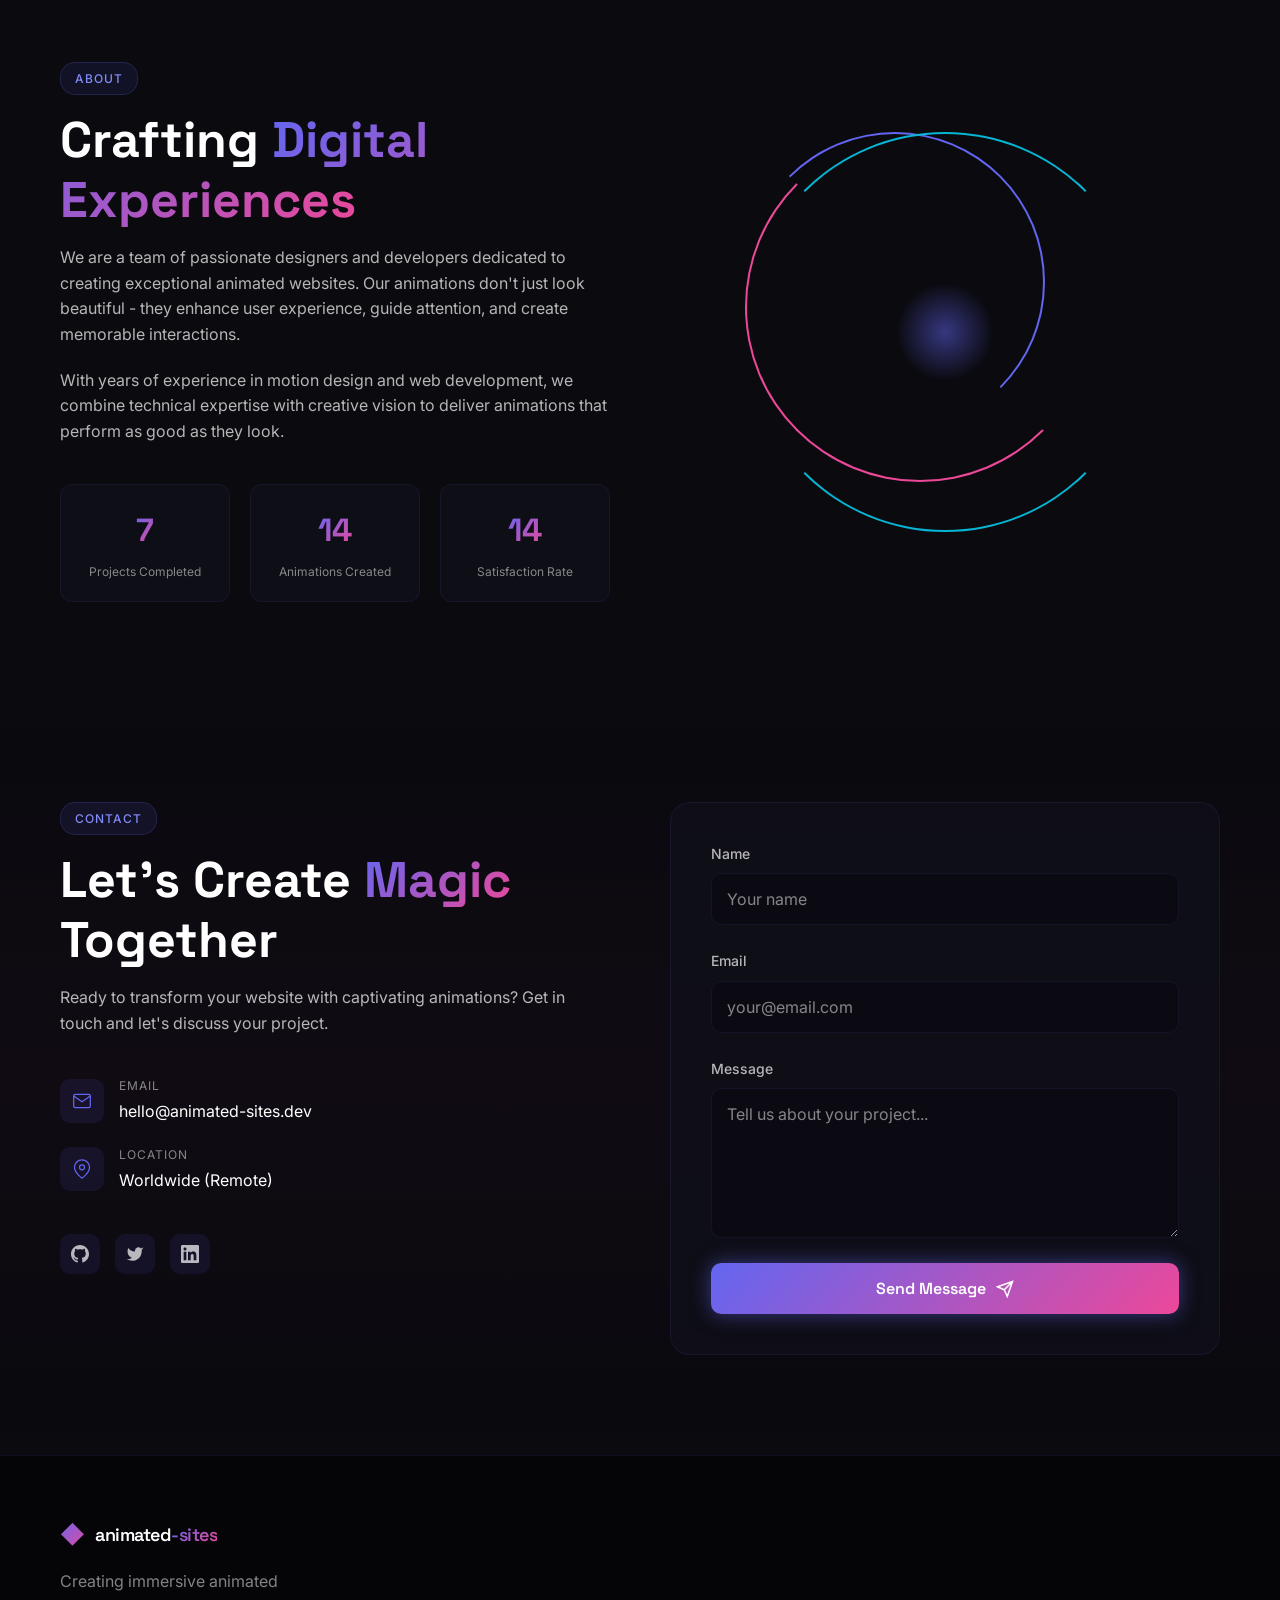
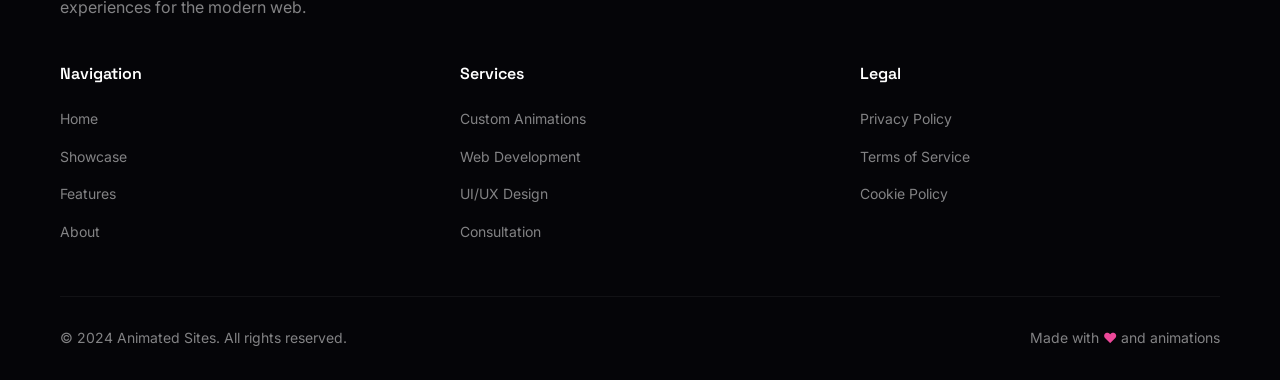
==== commit 8c3c7673: "feat: Update main site with Projects section linking to Trainscape - Replace Showcase section with P" ====
--- a/index.html
+++ b/index.html
@@ -24,7 +24,7 @@
             </a>
             <ul class="nav-links">
                 <li><a href="#home" class="nav-link active">Home</a></li>
-                <li><a href="#showcase" class="nav-link">Showcase</a></li>
+                <li><a href="#projects" class="nav-link">Projects</a></li>
                 <li><a href="#features" class="nav-link">Features</a></li>
                 <li><a href="#about" class="nav-link">About</a></li>
                 <li><a href="#contact" class="nav-link">Contact</a></li>
@@ -41,7 +41,7 @@
     <div id="mobileMenu" class="mobile-menu">
         <ul class="mobile-nav-links">
             <li><a href="#home" class="mobile-nav-link">Home</a></li>
-            <li><a href="#showcase" class="mobile-nav-link">Showcase</a></li>
+            <li><a href="#projects" class="mobile-nav-link">Projects</a></li>
             <li><a href="#features" class="mobile-nav-link">Features</a></li>
             <li><a href="#about" class="mobile-nav-link">About</a></li>
             <li><a href="#contact" class="mobile-nav-link">Contact</a></li>
@@ -65,8 +65,8 @@
                 bring your website to life. Every interaction tells a story.
             </p>
             <div class="hero-buttons animate-slide-up delay-2">
-                <a href="#showcase" class="btn btn-primary">
-                    <span>Explore Showcase</span>
+                <a href="#projects" class="btn btn-primary">
+                    <span>View Projects</span>
                     <svg class="btn-arrow" viewBox="0 0 24 24" fill="none" stroke="currentColor" stroke-width="2">
                         <path d="M5 12h14M12 5l7 7-7 7"/>
                     </svg>
@@ -89,58 +89,113 @@
         </div>
     </section>
 
-    <!-- Showcase Section -->
-    <section id="showcase" class="showcase">
+    <!-- Projects Section -->
+    <section id="projects" class="showcase">
         <div class="section-container">
             <div class="section-header">
-                <span class="section-tag">Showcase</span>
+                <span class="section-tag">Our Projects</span>
                 <h2 class="section-title">Animated <span class="accent">Masterpieces</span></h2>
                 <p class="section-description">
-                    Discover our collection of beautifully animated websites that push 
-                    the boundaries of digital design.
+                    Explore our collection of interactive animated websites. 
+                    Available projects are ready to experience now!
                 </p>
             </div>
             <div class="showcase-grid">
-                <div class="showcase-item">
+                <!-- Live Project: Trainscape -->
+                <div class="showcase-item live-project">
                     <div class="item-preview">
                         <div class="preview-bg gradient-1"></div>
                         <div class="preview-content">
+                            <span class="preview-icon">&#9889;</span>
+                            <h3>Trainscape</h3>
+                        </div>
+                        <span class="project-status live">Live</span>
+                    </div>
+                    <div class="item-info">
+                        <h4>Trainscape - The Speed of Nostalgia</h4>
+                        <p>An artistic journey through speed and landscapes. Experience train travel with immersive animations, device motion, and haptic feedback.</p>
+                        <a href="trainscape/" class="view-link">View Project</a>
+                    </div>
+                </div>
+                
+                <!-- Future Projects -->
+                <div class="showcase-item future-project">
+                    <div class="item-preview">
+                        <div class="preview-bg gradient-2"></div>
+                        <div class="preview-content">
+                            <span class="preview-icon">&#127758;</span>
+                            <h3>Ocean Waves</h3>
+                        </div>
+                        <span class="project-status future">Future Project</span>
+                    </div>
+                    <div class="item-info">
+                        <h4>Ocean Waves</h4>
+                        <p>Interactive ocean simulation with WebGL. Experience the rhythm of waves with touch and motion controls.</p>
+                        <span class="coming-soon">Coming Soon</span>
+                    </div>
+                </div>
+                
+                <div class="showcase-item future-project">
+                    <div class="item-preview">
+                        <div class="preview-bg gradient-3"></div>
+                        <div class="preview-content">
                             <span class="preview-icon">&#127915;</span>
-                            <h3>Particle Universe</h3>
-                        </div>
-                    </div>
-                    <div class="item-info">
-                        <h4>Particle Universe</h4>
-                        <p>Interactive particle systems with physics-based animations</p>
-                        <a href="#" class="view-link">View Project</a>
-                    </div>
-                </div>
-                <div class="showcase-item">
+                            <h3>Cosmic Journey</h3>
+                        </div>
+                        <span class="project-status future">Future Project</span>
+                    </div>
+                    <div class="item-info">
+                        <h4>Cosmic Journey</h4>
+                        <p>Explore the universe with parallax stars, planet animations, and interactive constellations.</p>
+                        <span class="coming-soon">Coming Soon</span>
+                    </div>
+                </div>
+                
+                <div class="showcase-item future-project">
+                    <div class="item-preview">
+                        <div class="preview-bg gradient-1"></div>
+                        <div class="preview-content">
+                            <span class="preview-icon">&#128241;</span>
+                            <h3>Neon City</h3>
+                        </div>
+                        <span class="project-status future">Future Project</span>
+                    </div>
+                    <div class="item-info">
+                        <h4>Neon City</h4>
+                        <p>Cyberpunk metropolis with glowing animations, dynamic lighting, and synthwave aesthetics.</p>
+                        <span class="coming-soon">Coming Soon</span>
+                    </div>
+                </div>
+                
+                <div class="showcase-item future-project">
                     <div class="item-preview">
                         <div class="preview-bg gradient-2"></div>
                         <div class="preview-content">
-                            <span class="preview-icon">&#128241;</span>
-                            <h3>Neon Dreams</h3>
-                        </div>
-                    </div>
-                    <div class="item-info">
-                        <h4>Neon Dreams</h4>
-                        <p>Vibrant neon animations with smooth transitions</p>
-                        <a href="#" class="view-link">View Project</a>
-                    </div>
-                </div>
-                <div class="showcase-item">
+                            <span class="preview-icon">&#127749;</span>
+                            <h3>Mountain Peaks</h3>
+                        </div>
+                        <span class="project-status future">Future Project</span>
+                    </div>
+                    <div class="item-info">
+                        <h4>Mountain Peaks</h4>
+                        <p>3D mountain landscapes with dynamic weather, day/night cycles, and climbing simulations.</p>
+                        <span class="coming-soon">Coming Soon</span>
+                    </div>
+                </div>
+                
+                <div class="showcase-item future-project">
                     <div class="item-preview">
                         <div class="preview-bg gradient-3"></div>
                         <div class="preview-content">
-                            <span class="preview-icon">&#127758;</span>
-                            <h3>Morphing Shapes</h3>
-                        </div>
-                    </div>
-                    <div class="item-info">
-                        <h4>Morphing Shapes</h4>
-                        <p>SVG path morphing with custom easing functions</p>
-                        <a href="#" class="view-link">View Project</a>
+                            <span class="preview-icon">&#127881;</span>
+                            <h3>Digital Garden</h3>
+                        </div>
+                        <span class="project-status future">Future Project</span>
+                    </div>
+                    <div class="item-info">
+                        <h4>Digital Garden</h4>
+                        <p>Interactive botanical experience with growing plants, particle flowers, and nature soundscapes.</p>
+                        <span class="coming-soon">Coming Soon</span>
                     </div>
                 </div>
             </div>
--- a/css/styles.css
+++ b/css/styles.css
@@ -670,6 +670,62 @@
     transform: translateY(-10px);
     border-color: rgba(99, 102, 241, 0.3);
     box-shadow: var(--shadow-glow);
+}
+
+/* Project Status Badges */
+.project-status {
+    position: absolute;
+    top: 15px;
+    right: 15px;
+    padding: 6px 12px;
+    border-radius: 15px;
+    font-size: 12px;
+    font-weight: 600;
+    text-transform: uppercase;
+    letter-spacing: 0.5px;
+    z-index: 2;
+}
+
+.project-status.live {
+    background: rgba(34, 197, 94, 0.2);
+    border: 1px solid rgba(34, 197, 94, 0.4);
+    color: #22c55e;
+}
+
+.project-status.future {
+    background: rgba(245, 158, 11, 0.2);
+    border: 1px solid rgba(245, 158, 11, 0.4);
+    color: #f59e0b;
+}
+
+.live-project {
+    border-color: rgba(34, 197, 94, 0.2);
+}
+
+.live-project:hover {
+    border-color: rgba(34, 197, 94, 0.4);
+    box-shadow: 0 0 30px rgba(34, 197, 94, 0.2);
+}
+
+.future-project {
+    opacity: 0.7;
+    border-color: rgba(245, 158, 11, 0.2);
+}
+
+.future-project:hover {
+    opacity: 0.9;
+    border-color: rgba(245, 158, 11, 0.4);
+    box-shadow: 0 0 30px rgba(245, 158, 11, 0.2);
+}
+
+.coming-soon {
+    color: var(--text-muted);
+    font-style: italic;
+    font-size: 14px;
+}
+
+.coming-soon::before {
+    content: "🔜 ";
 }
 
 .item-preview {
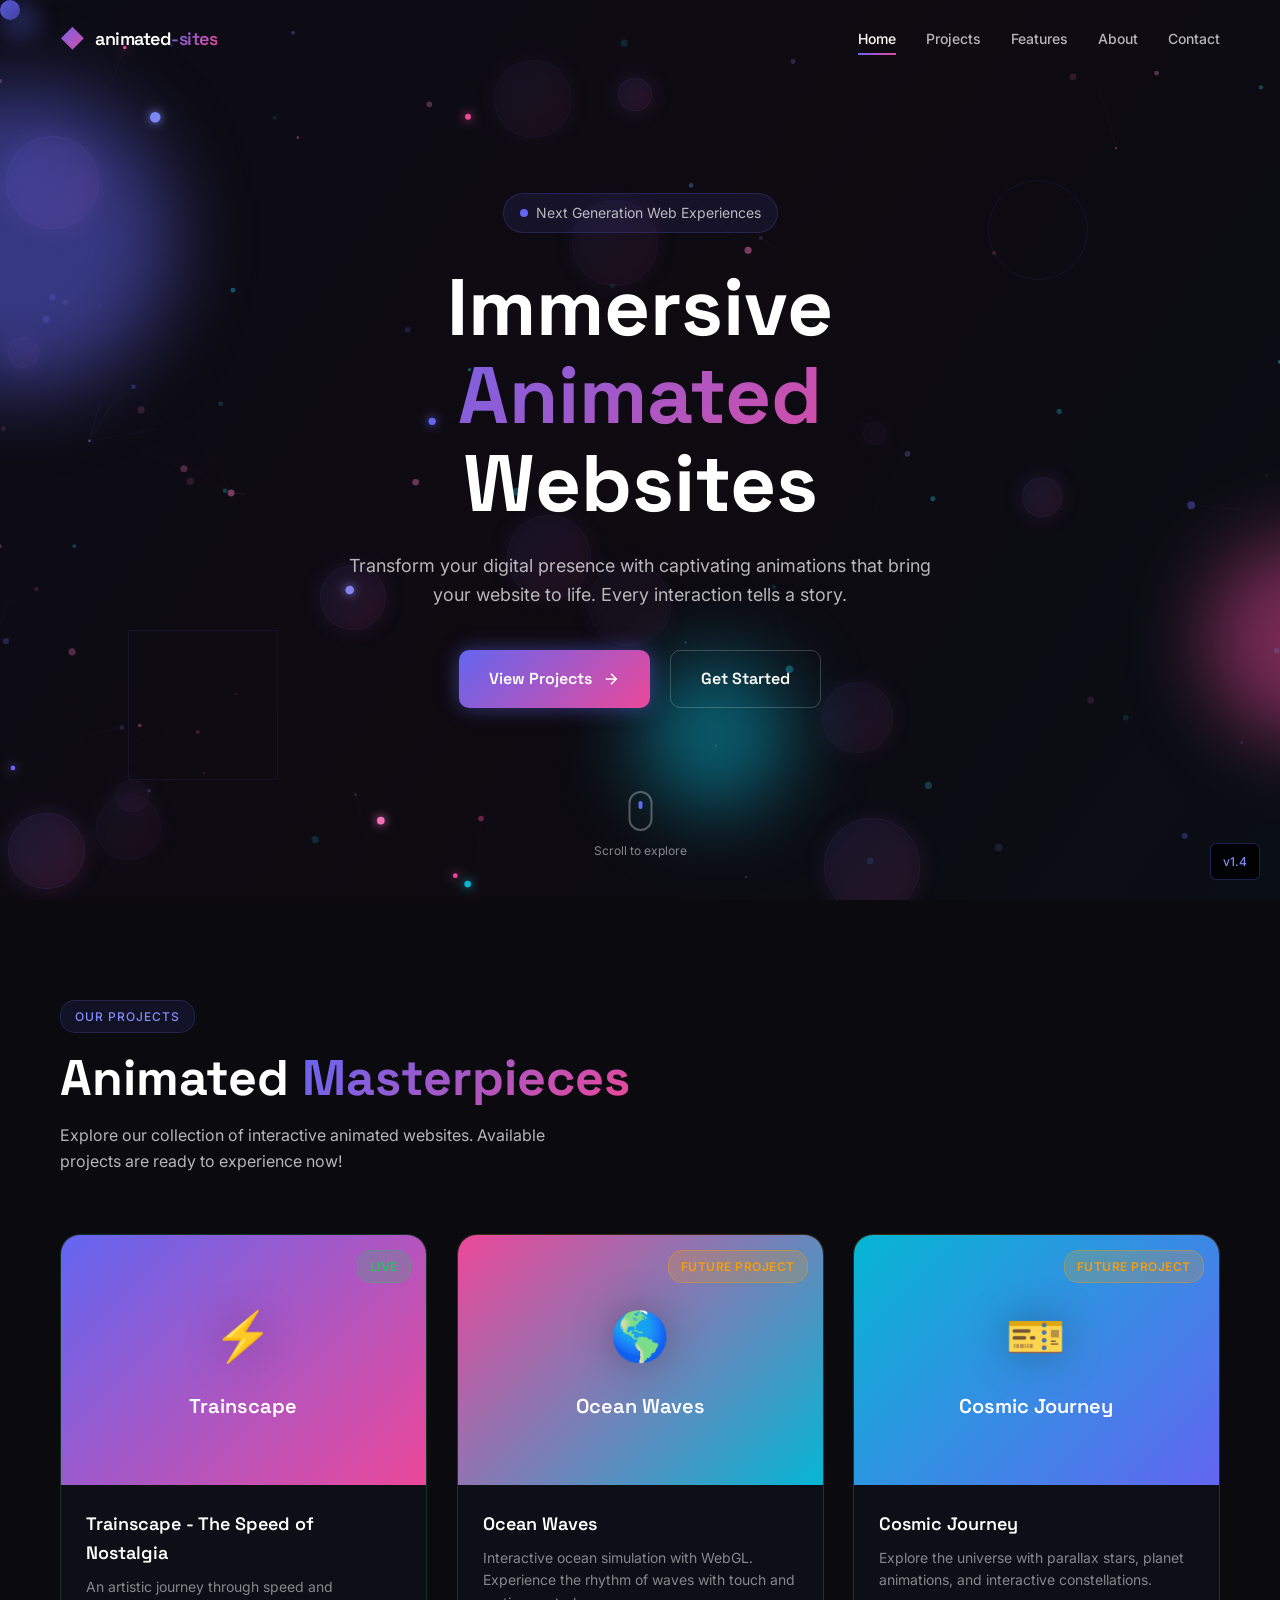
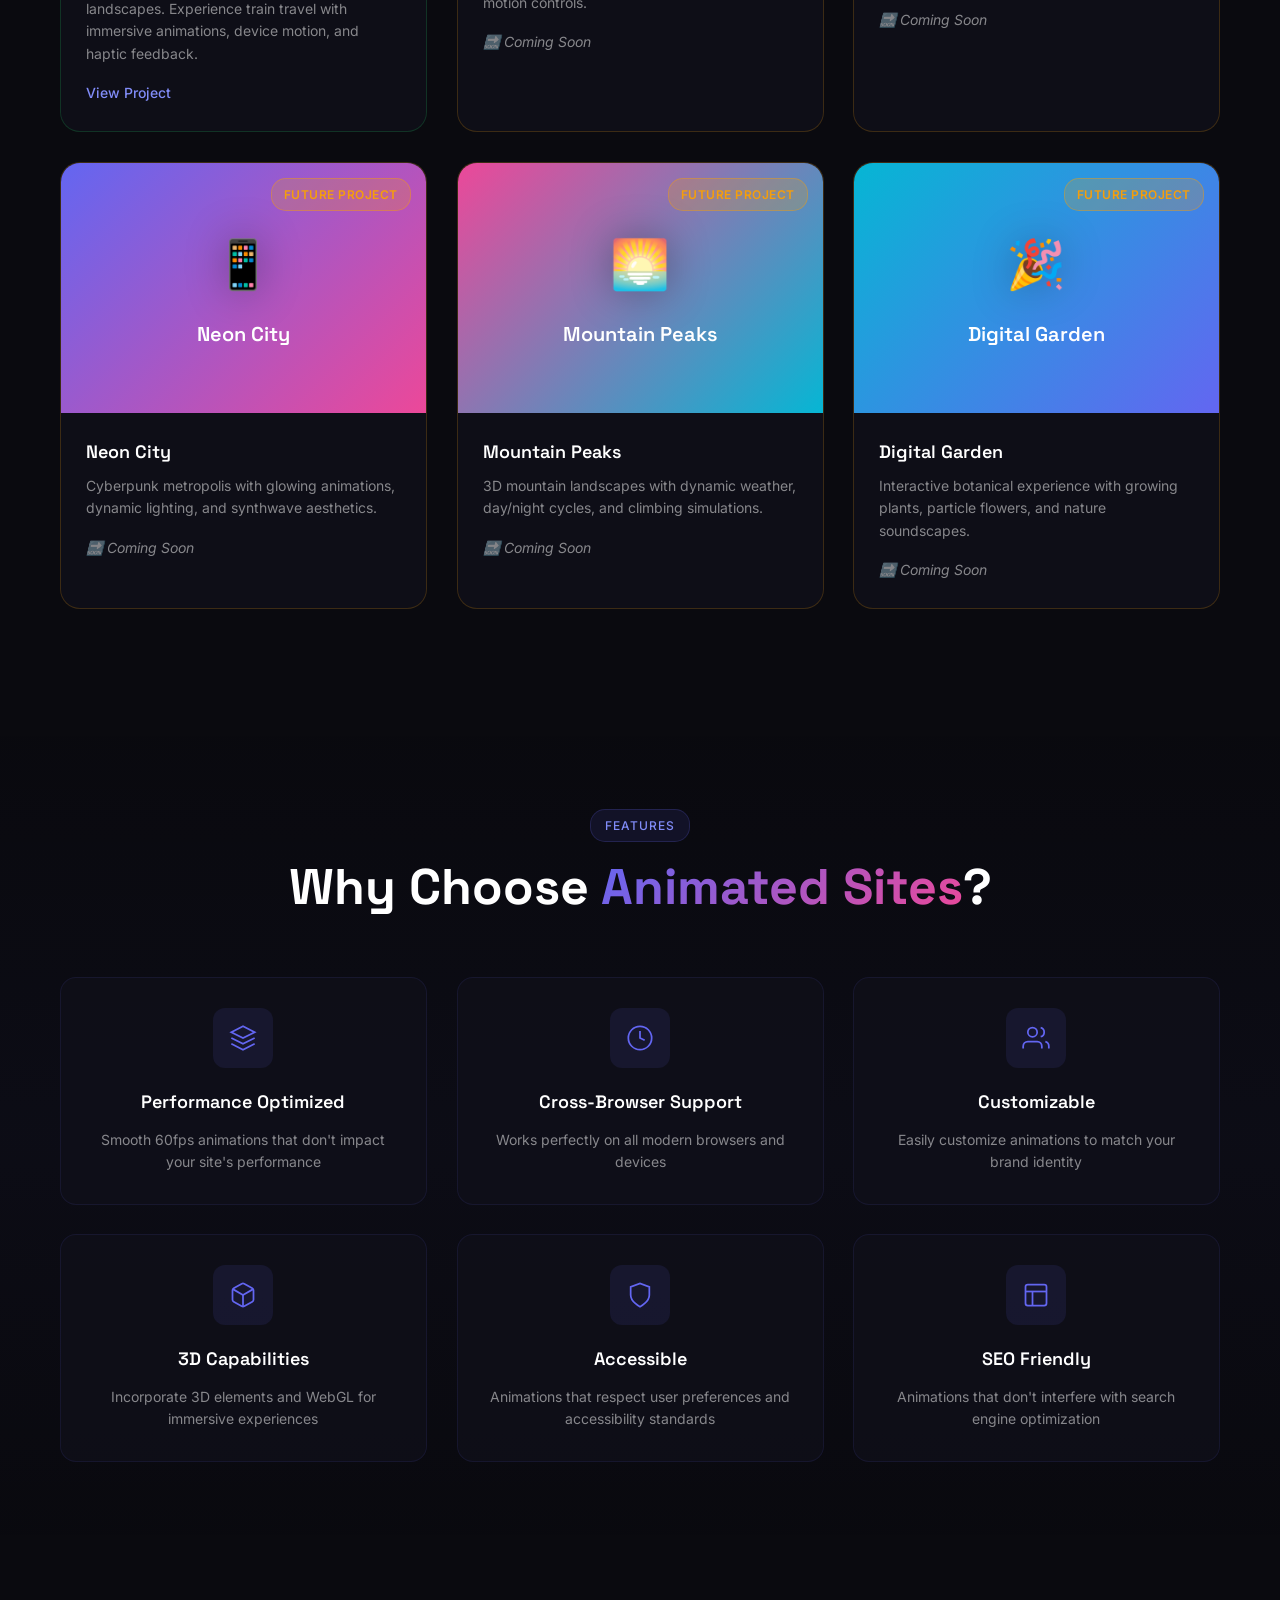
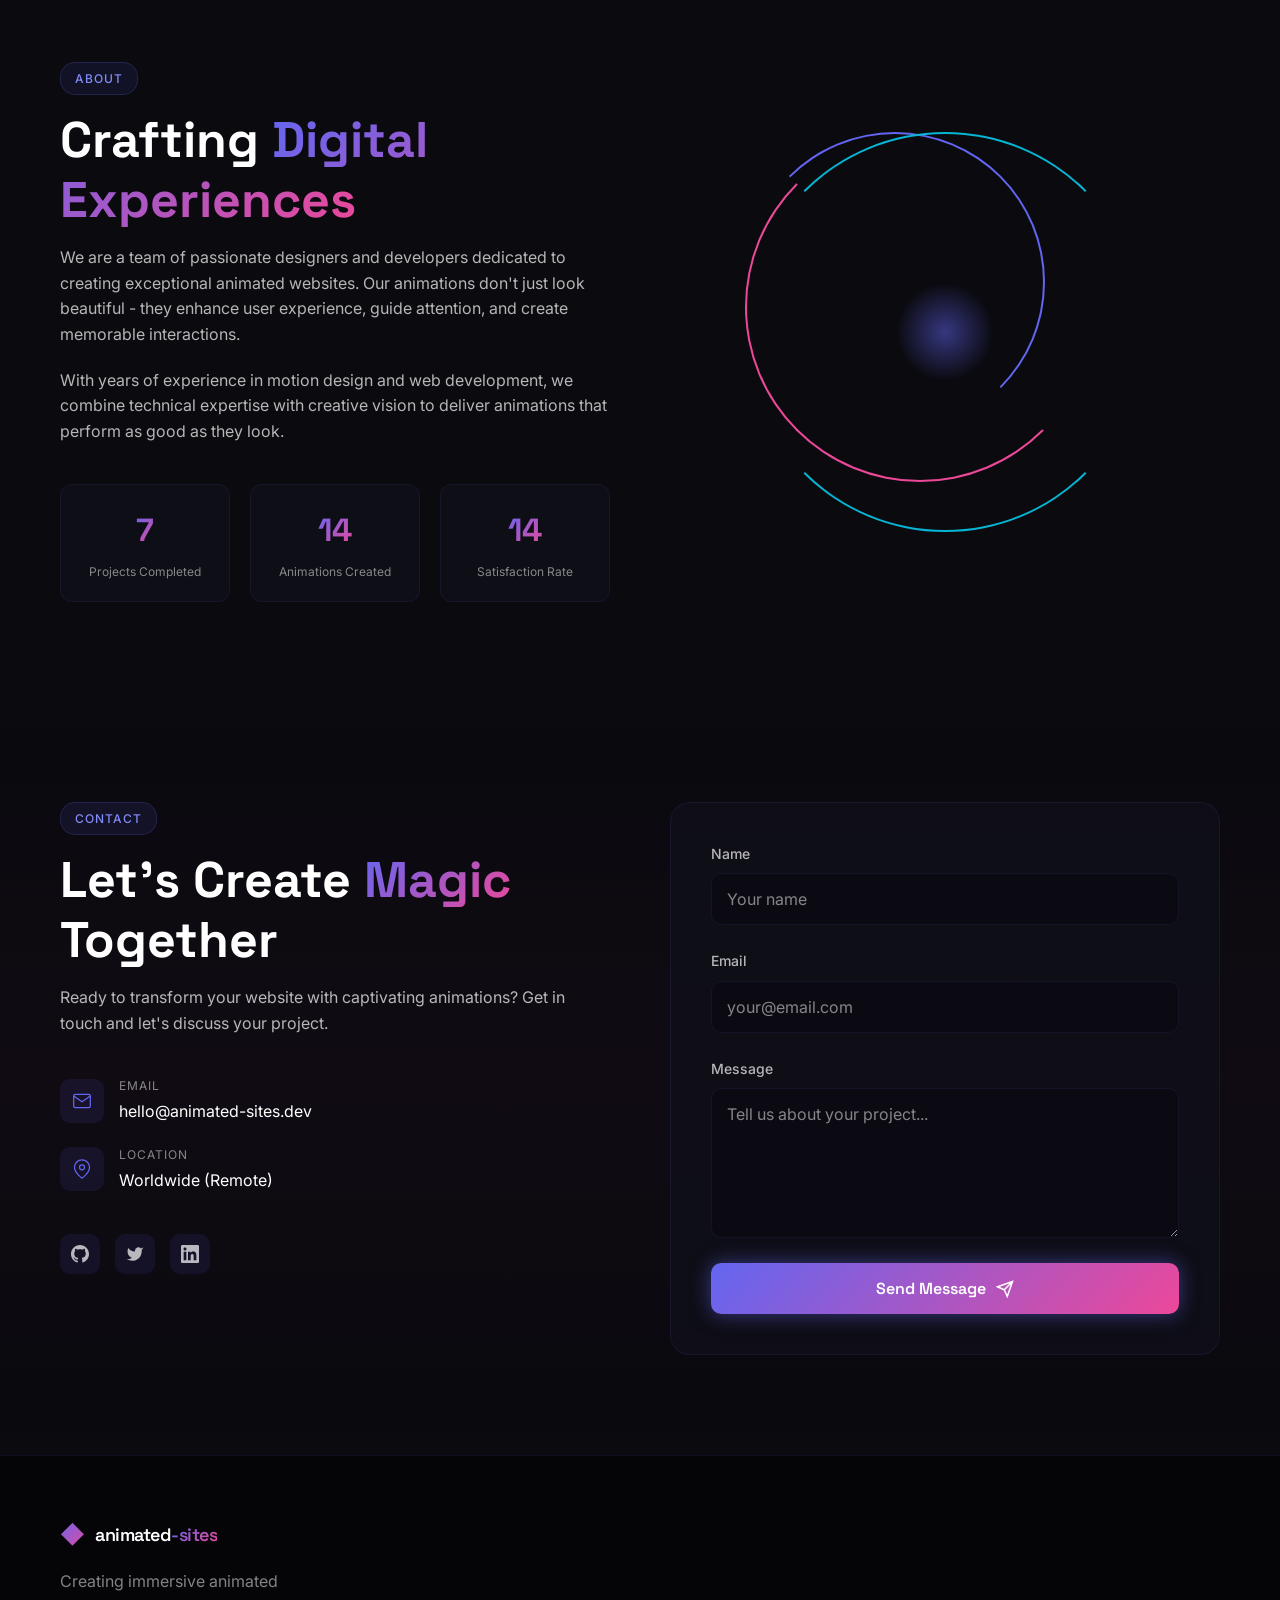
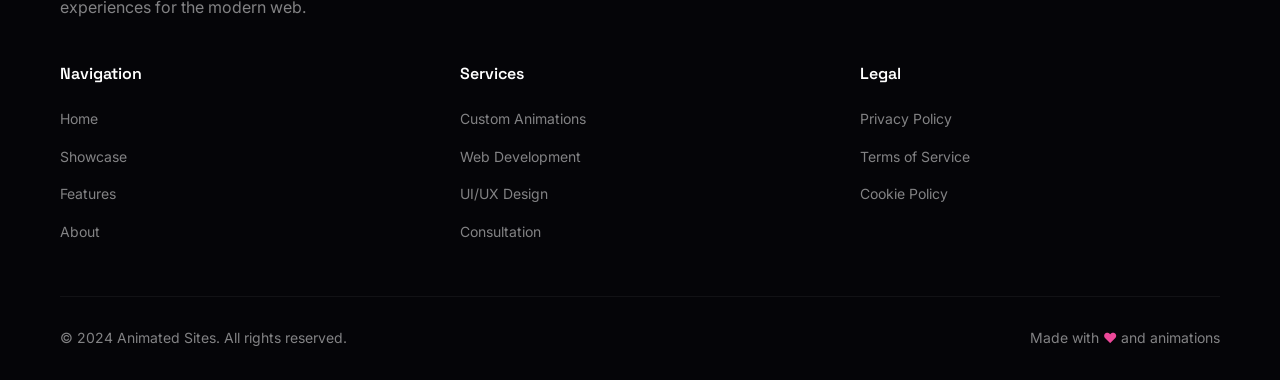
==== commit cb3825c2: "feat: Add version IDs to pages and fix perspective train visibility - Add version v1.4 badges to mai" ====
--- a/index.html
+++ b/index.html
@@ -5,6 +5,7 @@
     <meta name="viewport" content="width=device-width, initial-scale=1.0">
     <title>Animated Sites | pofomodr</title>
     <meta name="description" content="Immersive animated website experiences with dynamic background animations">
+    <meta name="version" content="v1.4">
     <link rel="stylesheet" href="css/styles.css">
     <link href="https://fonts.googleapis.com/css2?family=Space+Grotesk:wght@300;400;500;600;700&family=Inter:wght@300;400;500;600&display=swap" rel="stylesheet">
 </head>
@@ -14,6 +15,9 @@
     
     <!-- Floating Elements Container -->
     <div id="floatingElements"></div>
+
+    <!-- Version Badge -->
+    <div class="version-badge">v1.4</div>
 
     <!-- Navigation -->
     <nav id="mainNav">
--- a/css/styles.css
+++ b/css/styles.css
@@ -1,6 +1,7 @@
 /* ============================================
    ANIMATED SITES - Main Stylesheet
    High-quality animated website by pofomodr
+   Version: v1.4
    ============================================ */
 
 /* CSS Variables */
@@ -99,6 +100,26 @@
 
 ::-webkit-scrollbar-thumb:hover {
     background: var(--primary);
+}
+
+/* ============================================
+   VERSION BADGE
+   ============================================ */
+.version-badge {
+    position: fixed;
+    bottom: 20px;
+    right: 20px;
+    background: rgba(0, 0, 0, 0.8);
+    color: var(--primary-light);
+    padding: 8px 12px;
+    border-radius: 6px;
+    font-family: var(--font-secondary);
+    font-size: 12px;
+    font-weight: 500;
+    z-index: 1000;
+    border: 1px solid rgba(99, 102, 241, 0.3);
+    backdrop-filter: blur(10px);
+    pointer-events: none;
 }
 
 /* ============================================
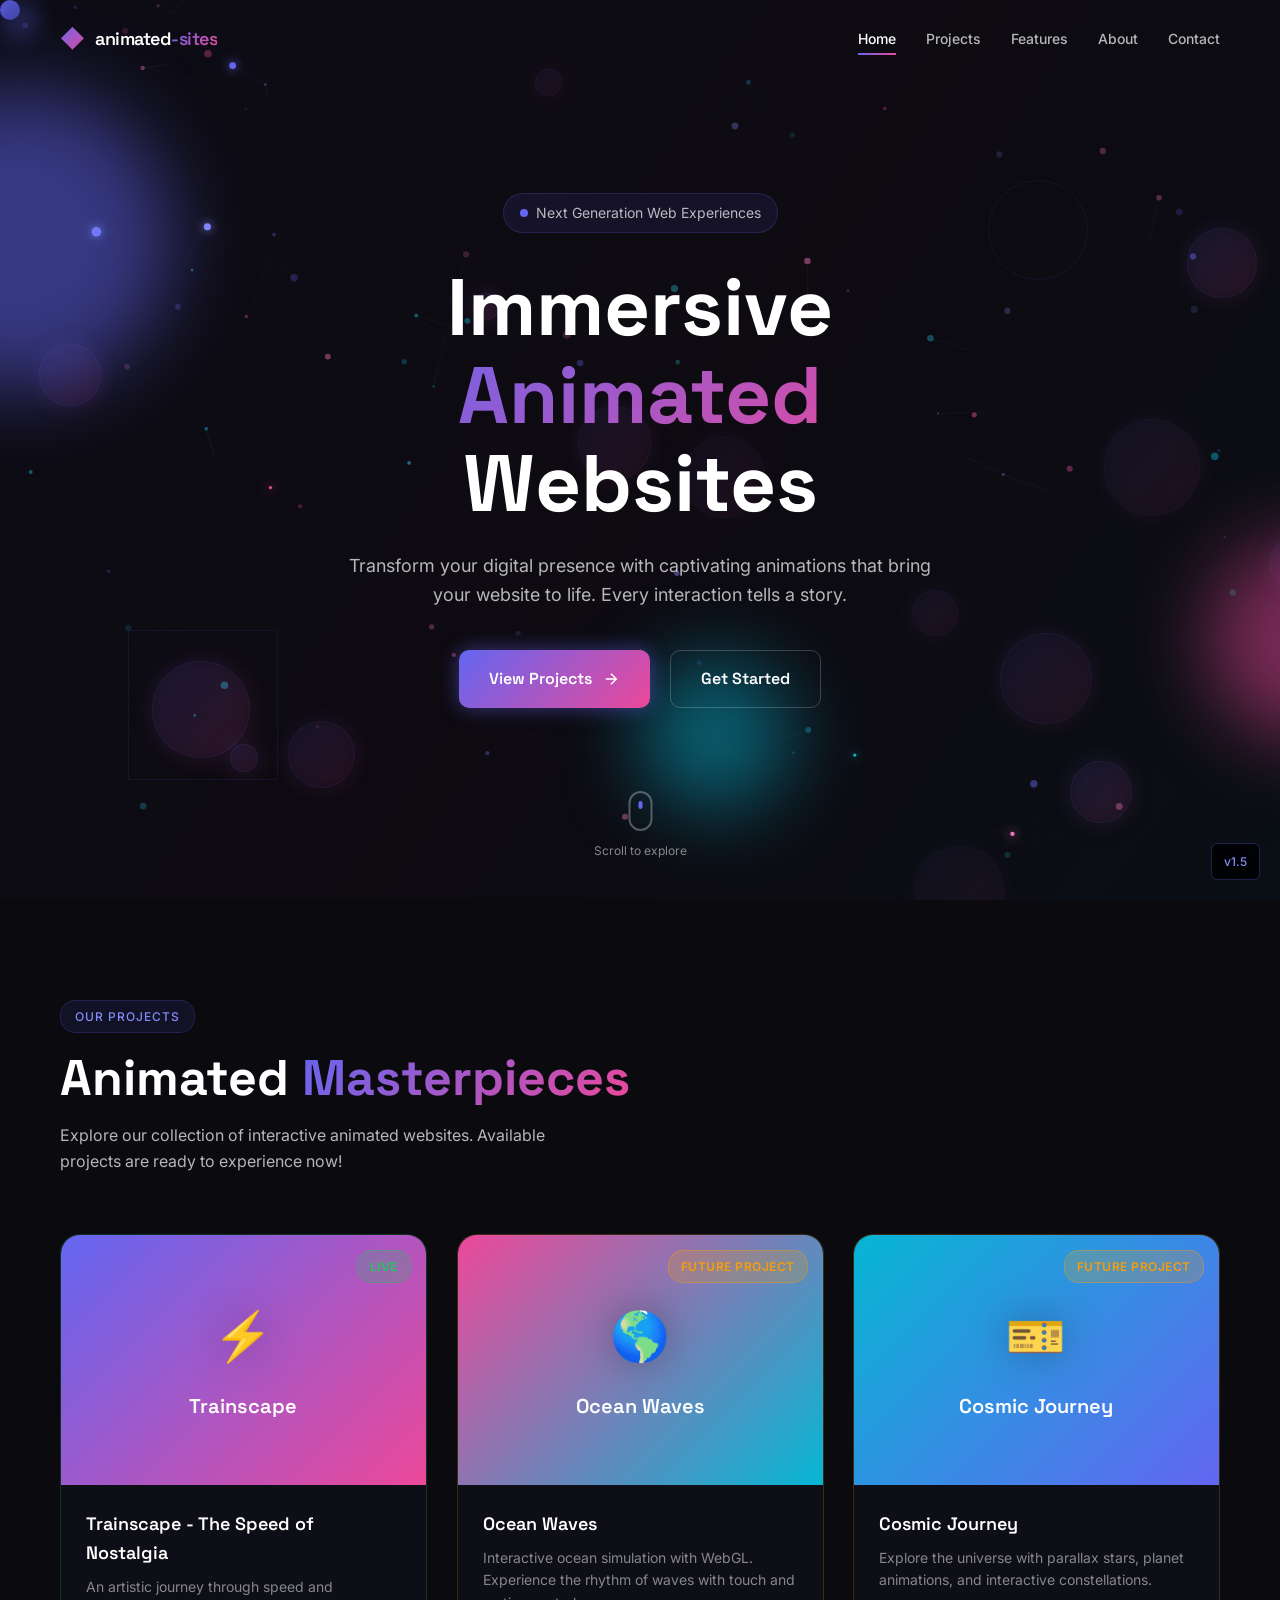
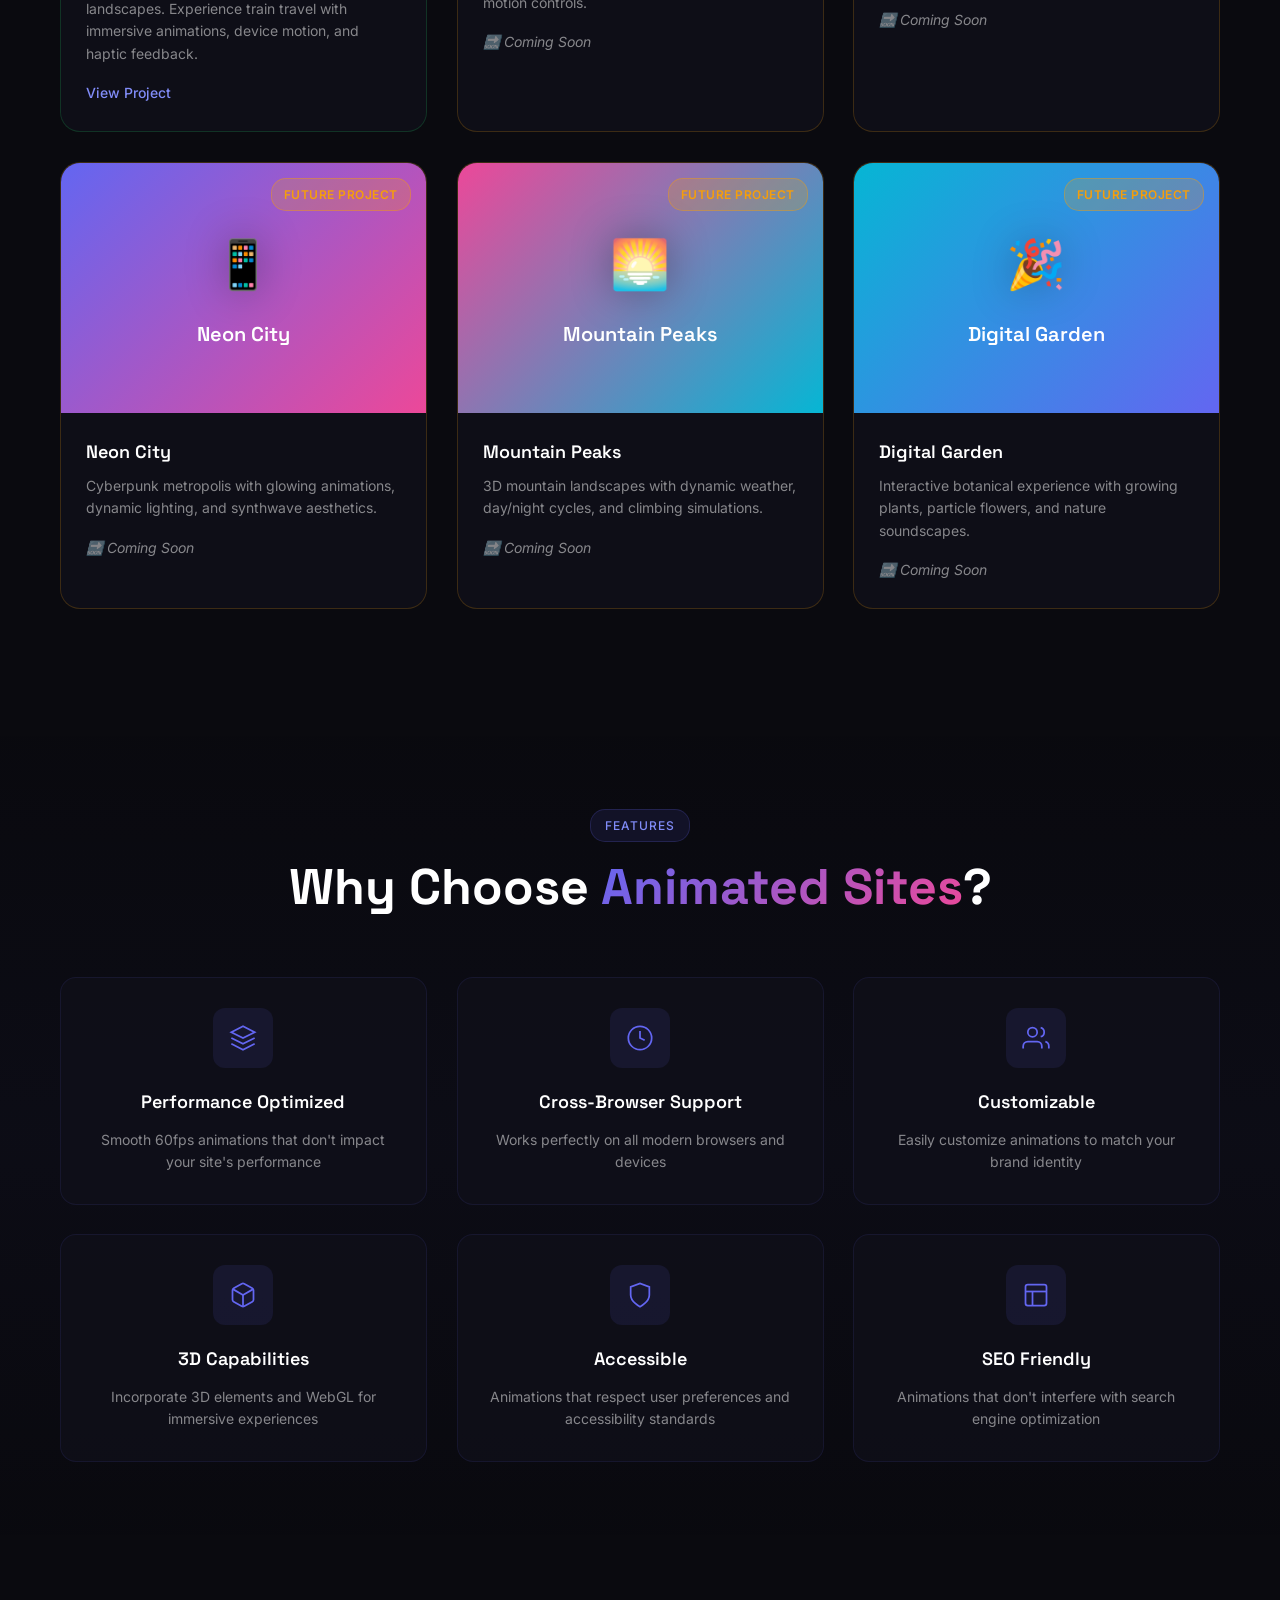
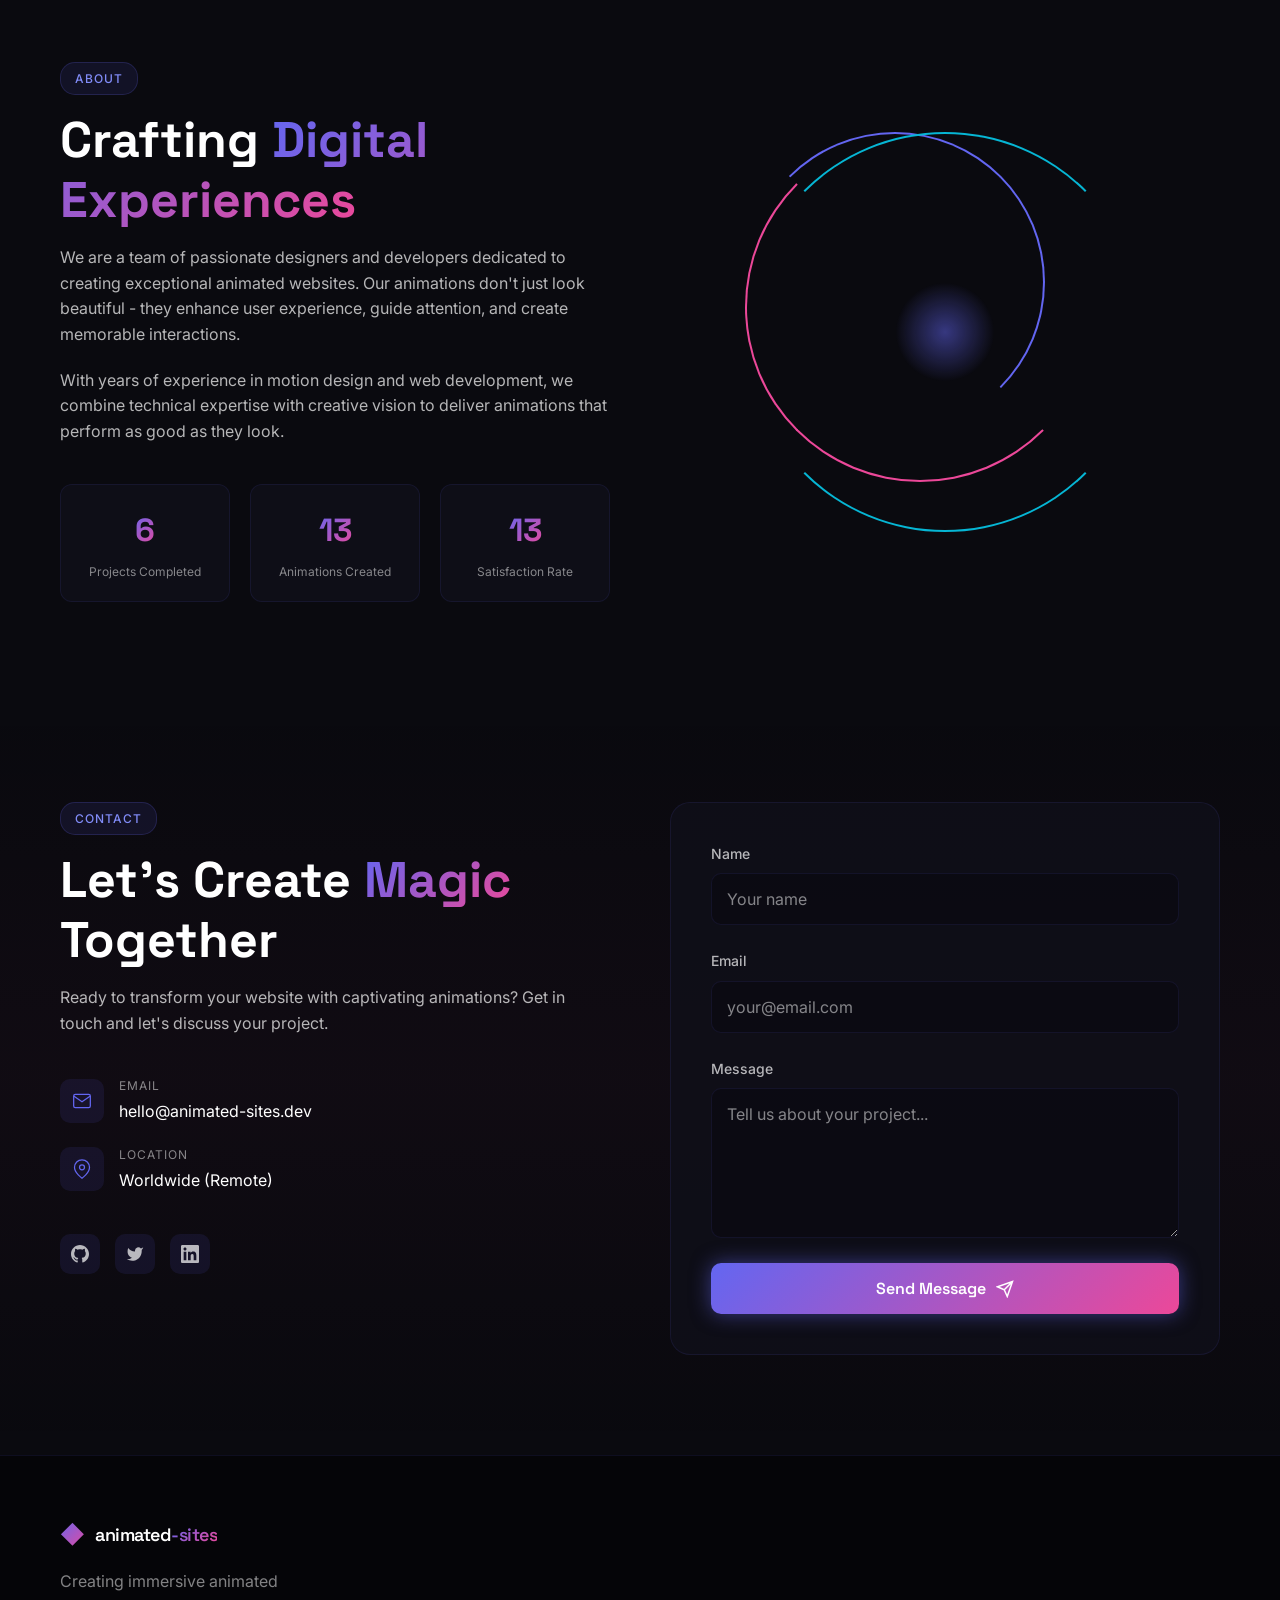
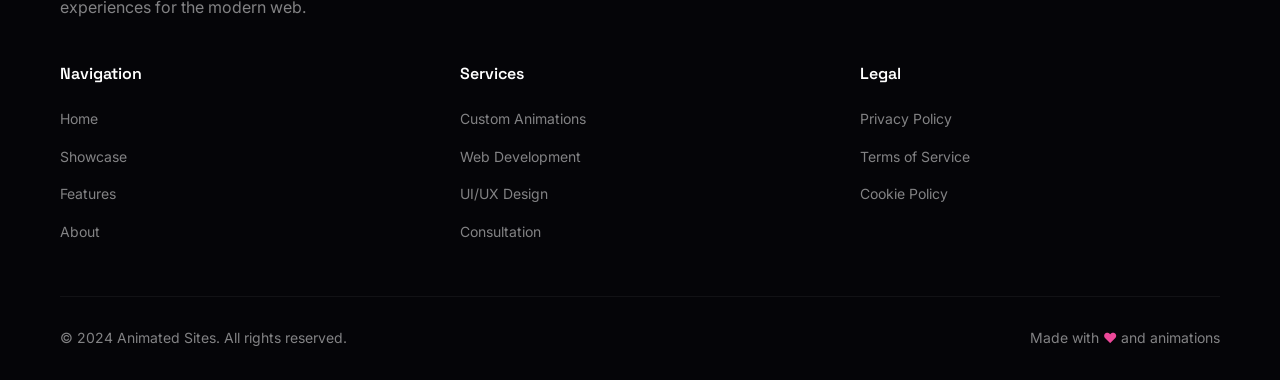
==== commit 38732788: "fix: Update version to v1.5 Co-authored-by: pofomodr <pofomodr@users.noreply.github.com>" ====
--- a/index.html
+++ b/index.html
@@ -5,7 +5,7 @@
     <meta name="viewport" content="width=device-width, initial-scale=1.0">
     <title>Animated Sites | pofomodr</title>
     <meta name="description" content="Immersive animated website experiences with dynamic background animations">
-    <meta name="version" content="v1.4">
+    <meta name="version" content="v1.5">
     <link rel="stylesheet" href="css/styles.css">
     <link href="https://fonts.googleapis.com/css2?family=Space+Grotesk:wght@300;400;500;600;700&family=Inter:wght@300;400;500;600&display=swap" rel="stylesheet">
 </head>
@@ -17,7 +17,7 @@
     <div id="floatingElements"></div>
 
     <!-- Version Badge -->
-    <div class="version-badge">v1.4</div>
+    <div class="version-badge">v1.5</div>
 
     <!-- Navigation -->
     <nav id="mainNav">
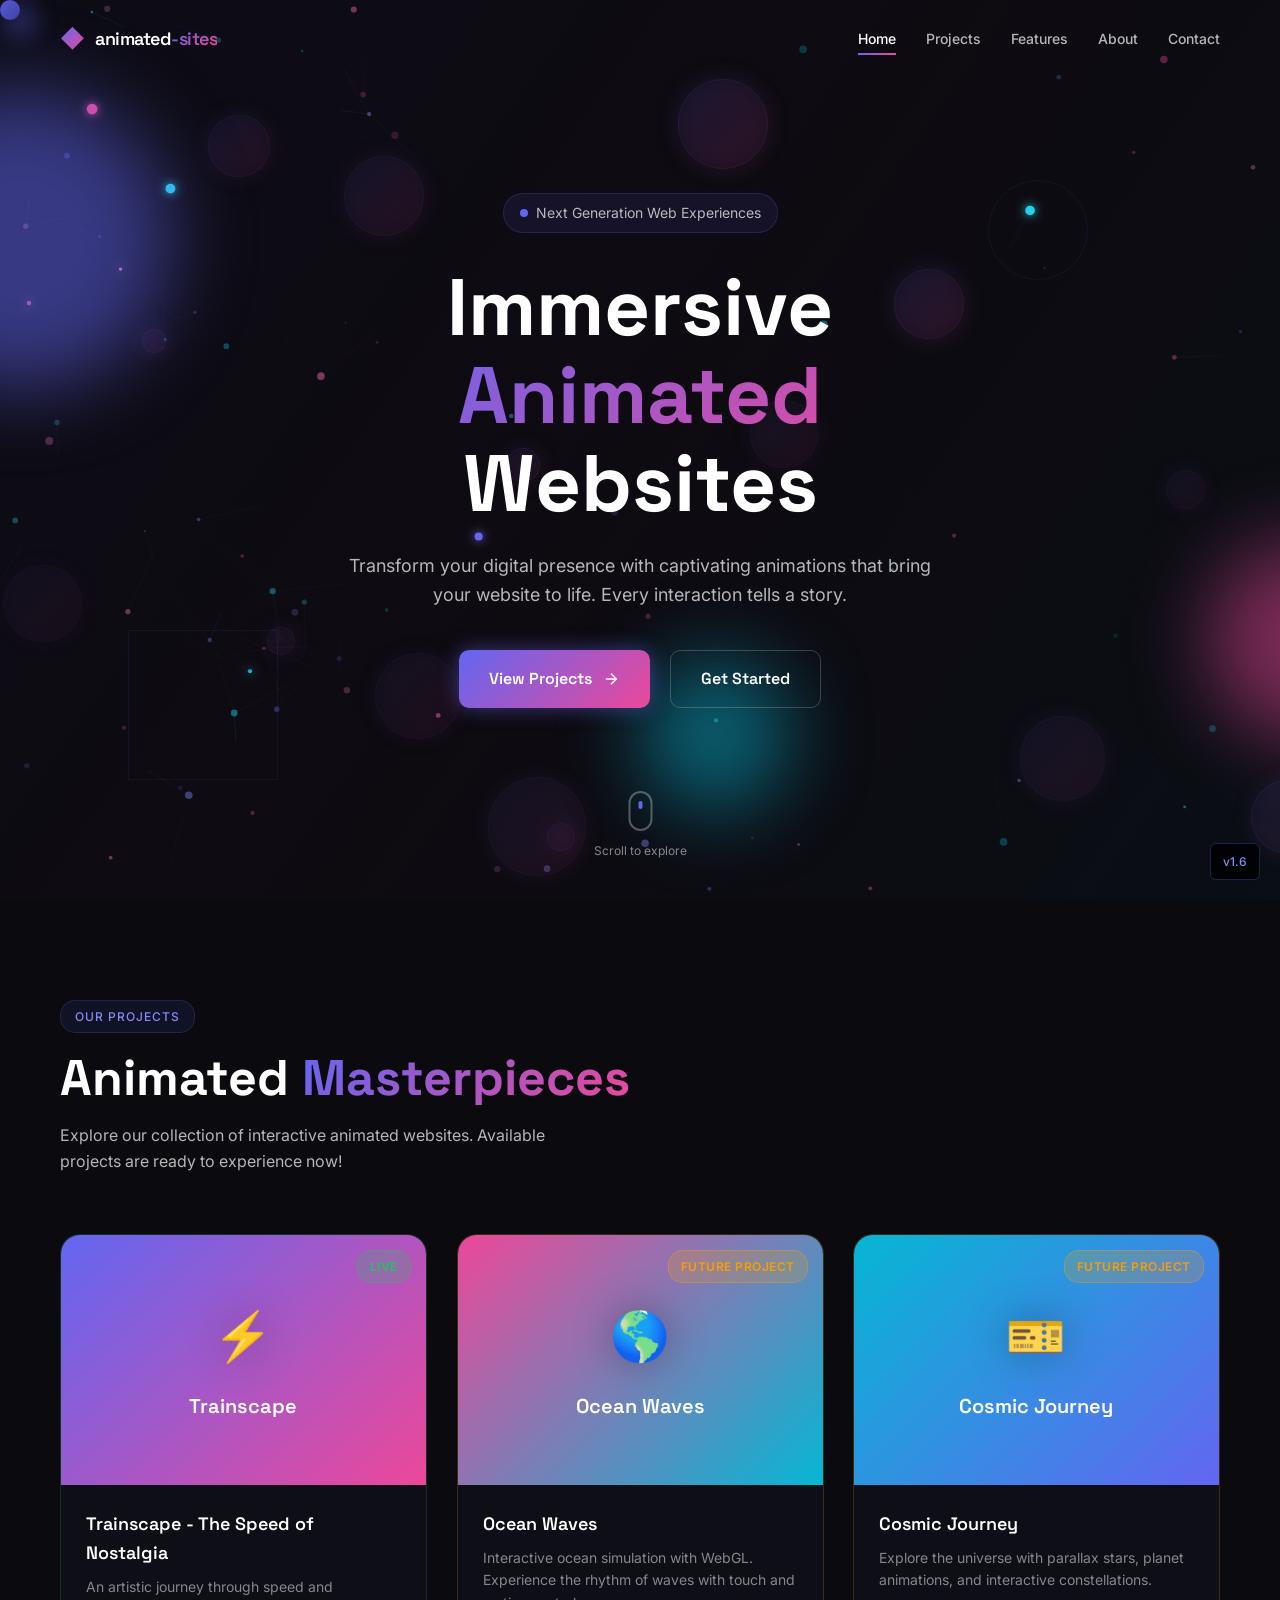
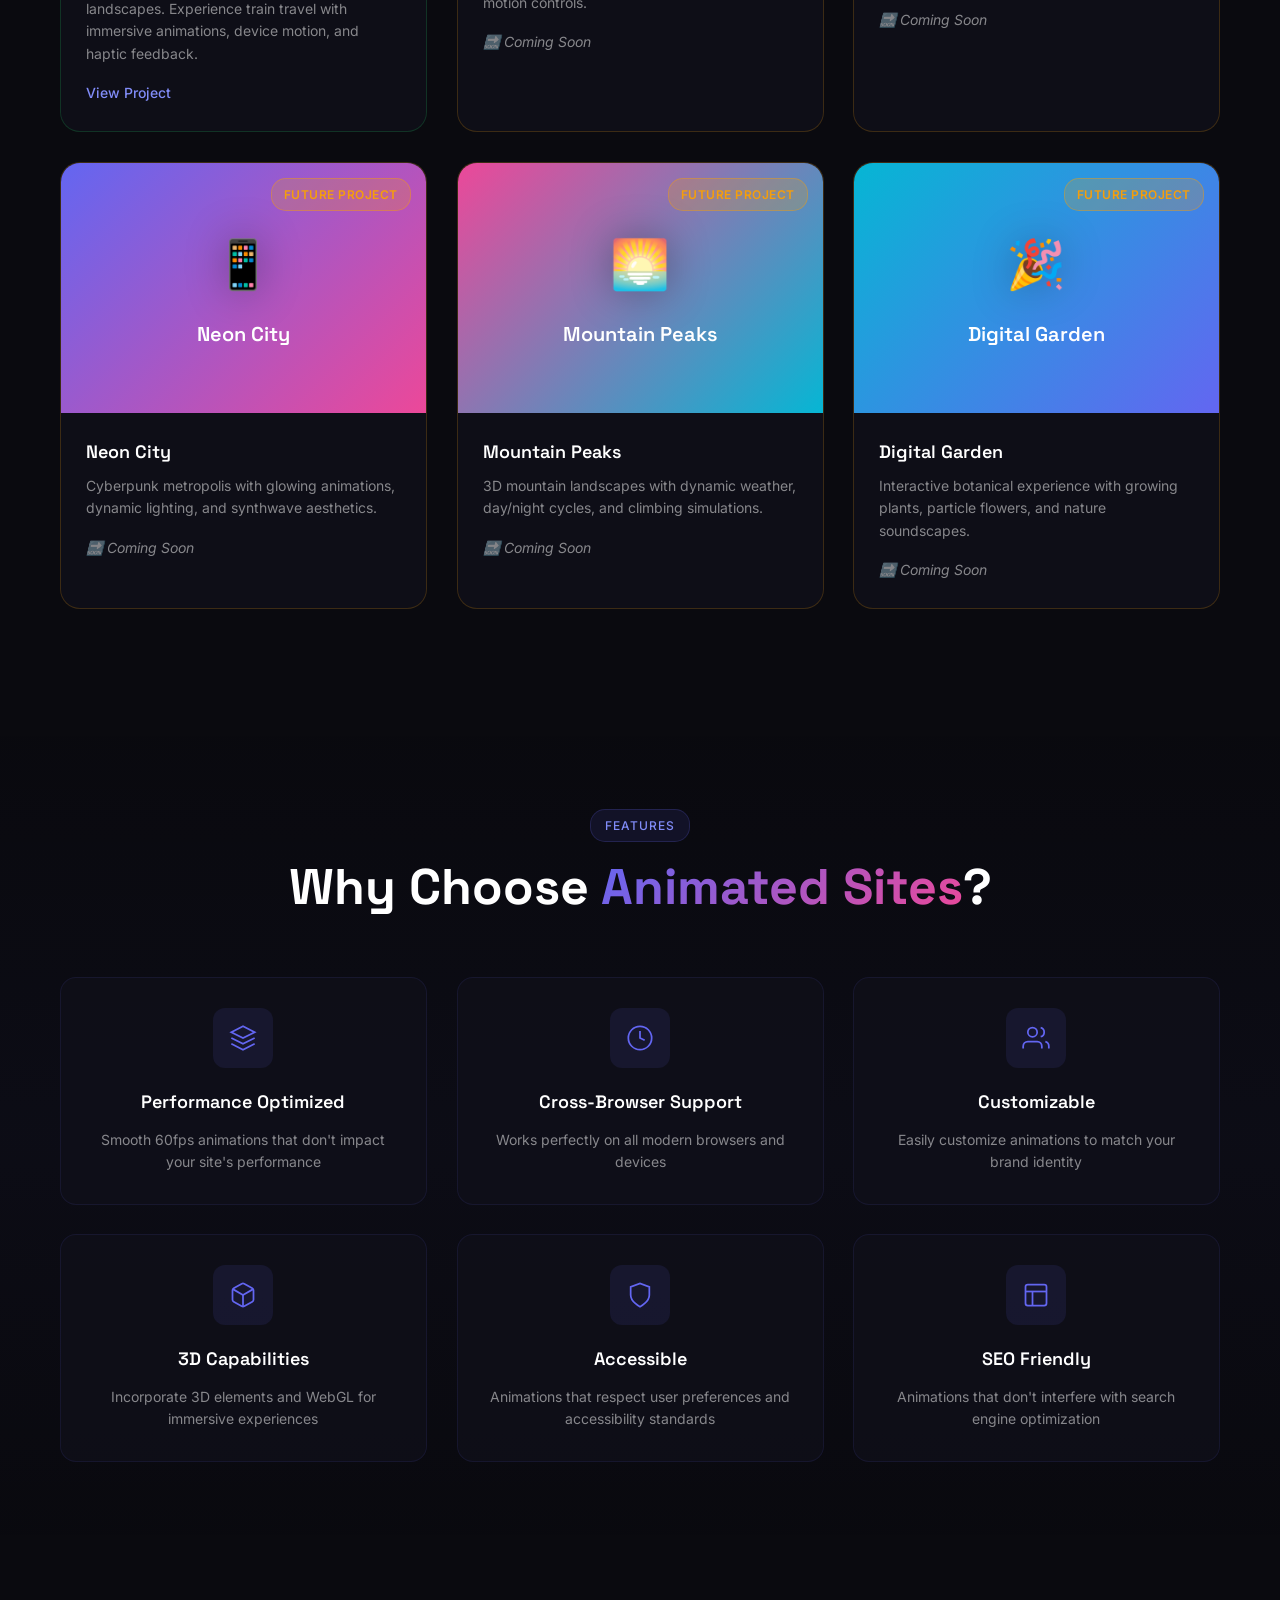
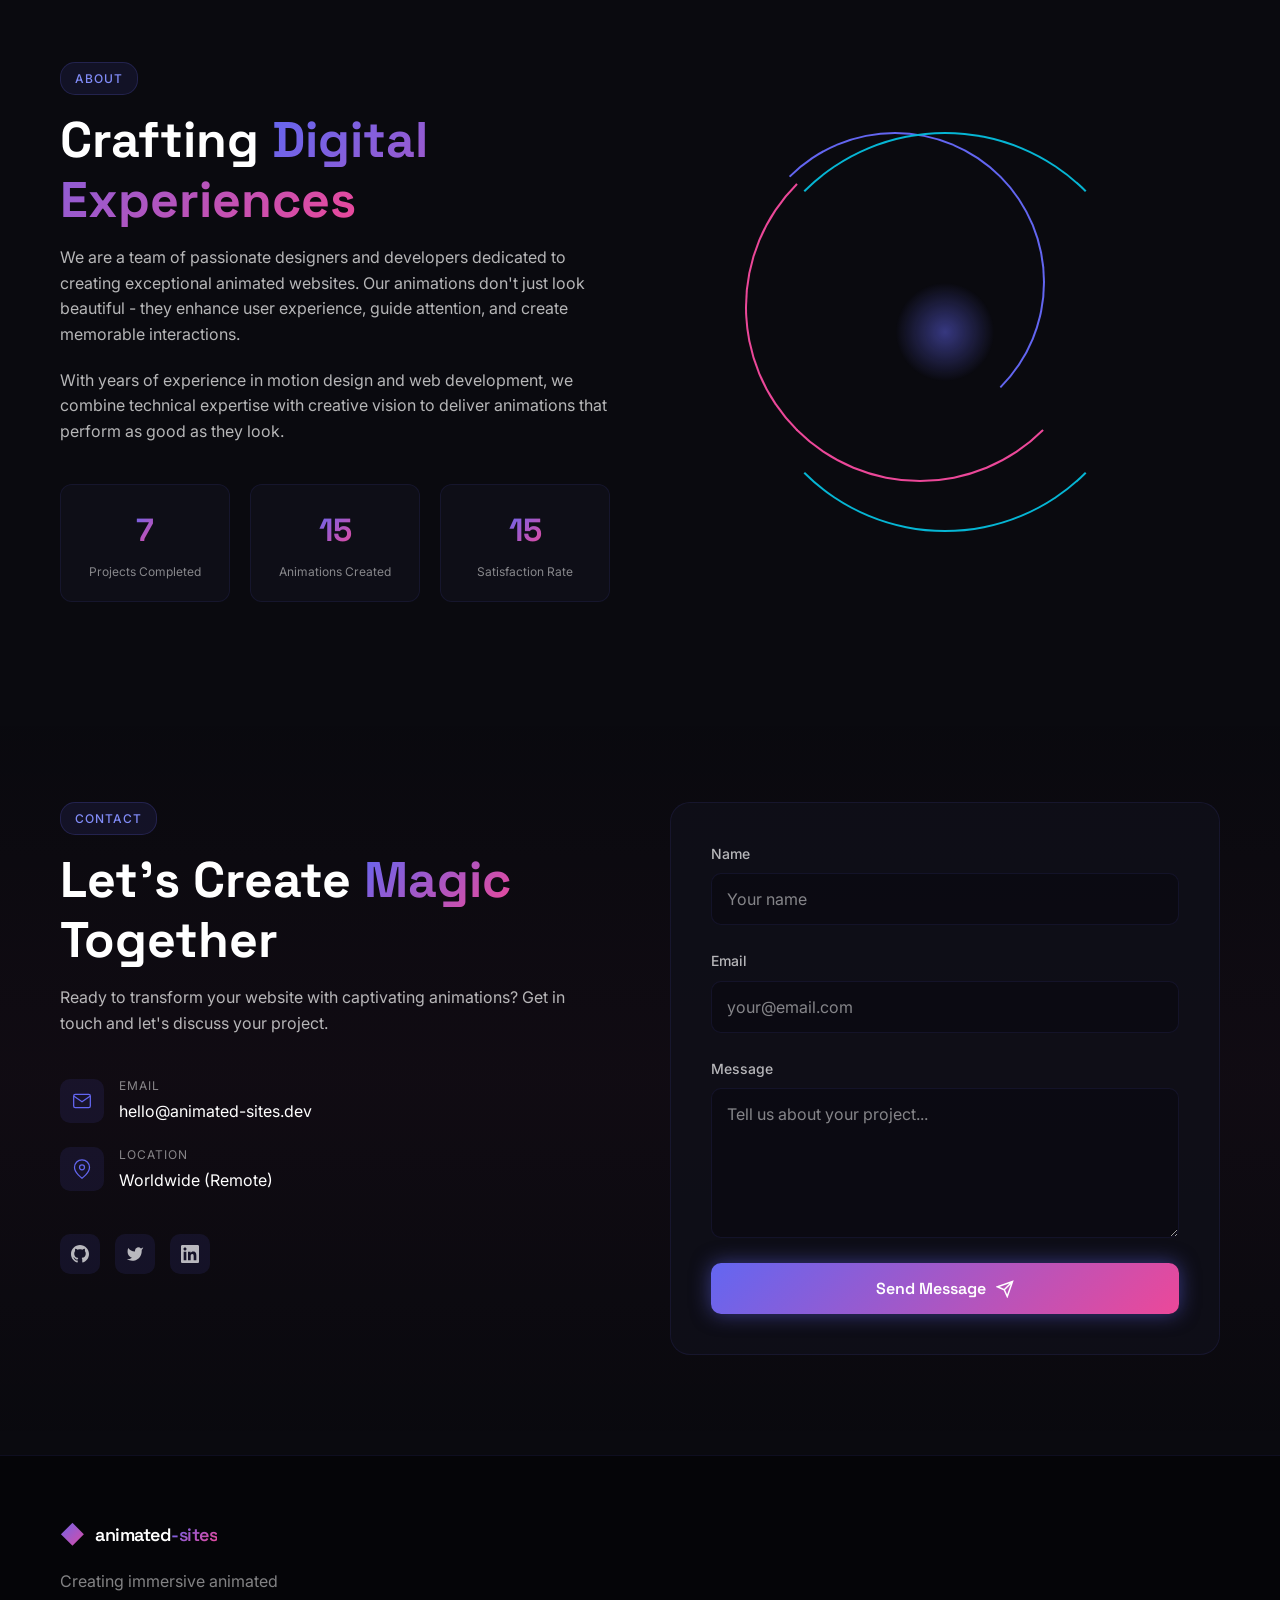
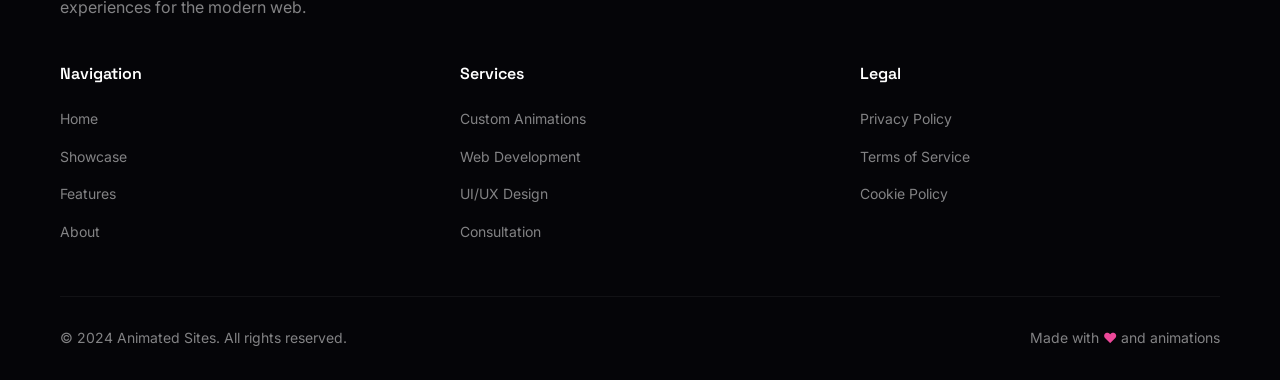
==== commit c56cae86: "fix: Update version to v1.6 with reduced motion fix Co-authored-by: pofomodr <pofomodr@users.noreply" ====
--- a/index.html
+++ b/index.html
@@ -5,7 +5,7 @@
     <meta name="viewport" content="width=device-width, initial-scale=1.0">
     <title>Animated Sites | pofomodr</title>
     <meta name="description" content="Immersive animated website experiences with dynamic background animations">
-    <meta name="version" content="v1.5">
+    <meta name="version" content="v1.6">
     <link rel="stylesheet" href="css/styles.css">
     <link href="https://fonts.googleapis.com/css2?family=Space+Grotesk:wght@300;400;500;600;700&family=Inter:wght@300;400;500;600&display=swap" rel="stylesheet">
 </head>
@@ -17,7 +17,7 @@
     <div id="floatingElements"></div>
 
     <!-- Version Badge -->
-    <div class="version-badge">v1.5</div>
+    <div class="version-badge">v1.6</div>
 
     <!-- Navigation -->
     <nav id="mainNav">
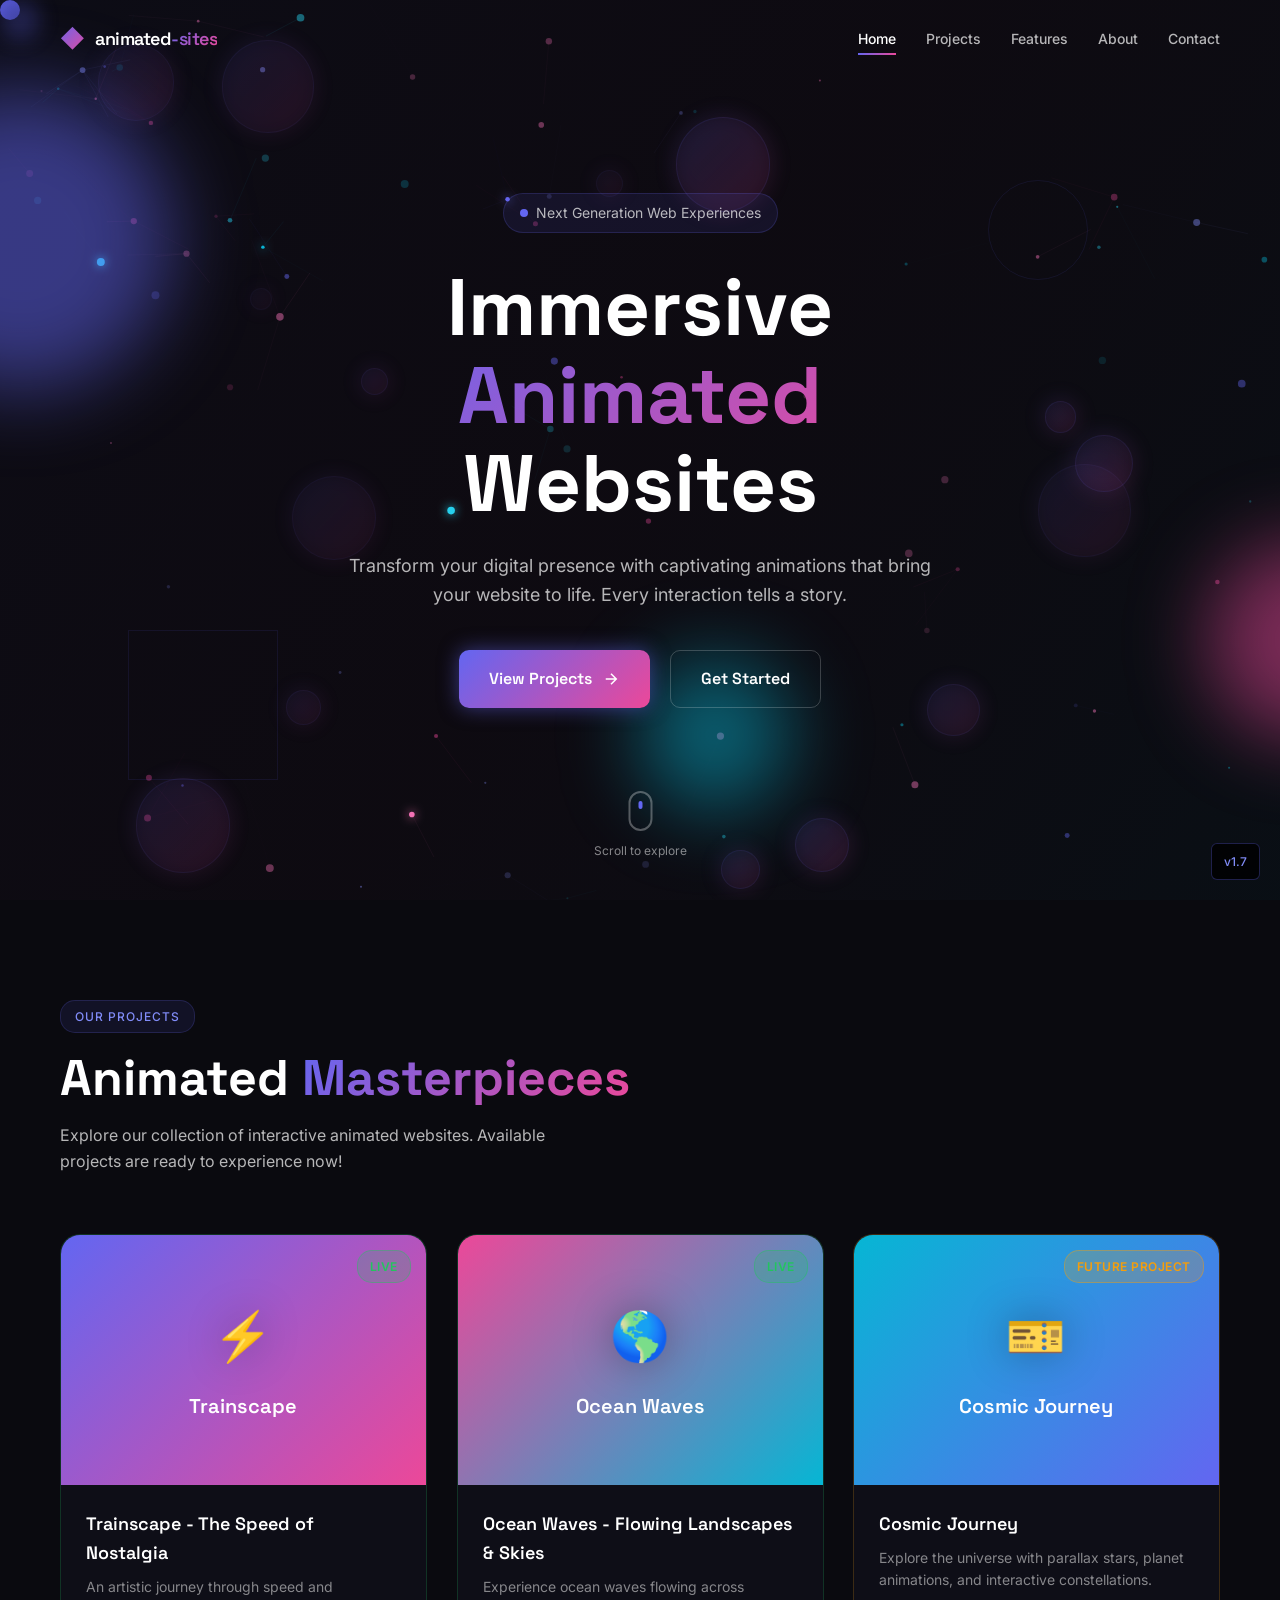
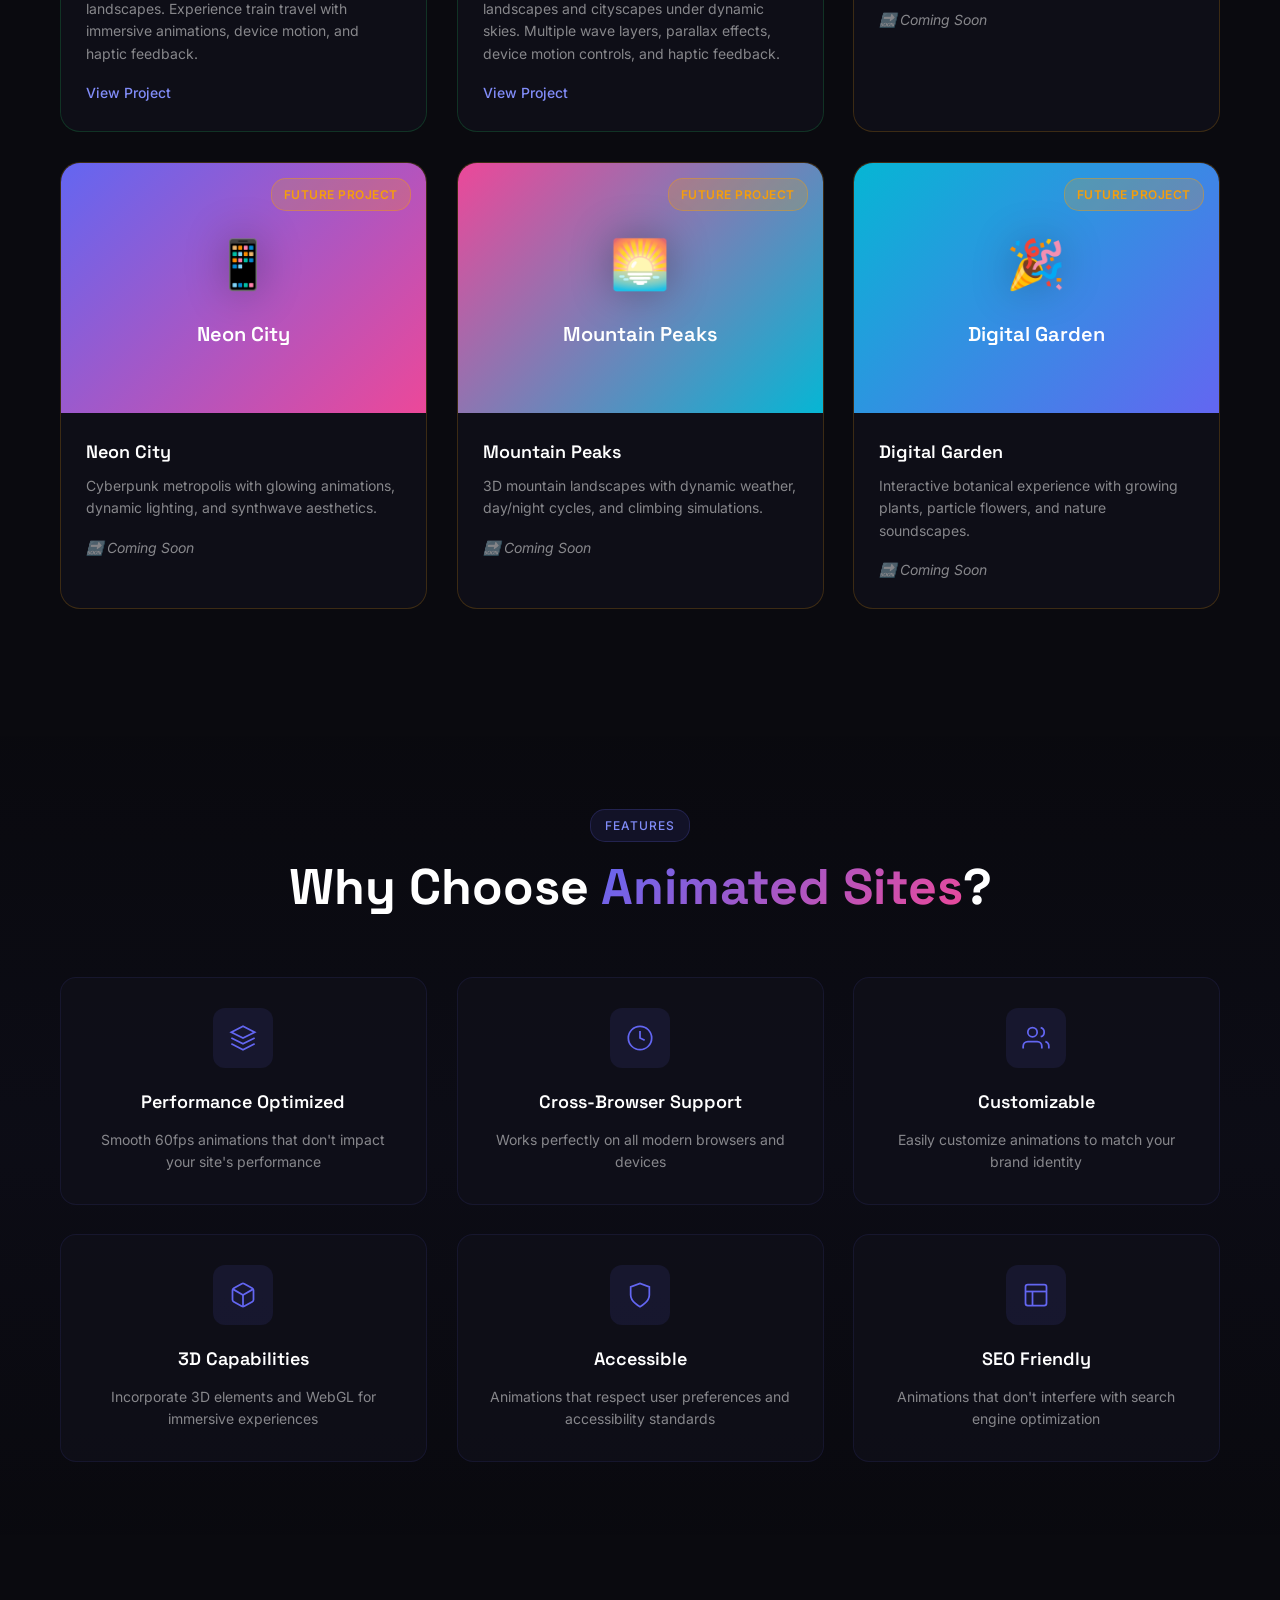
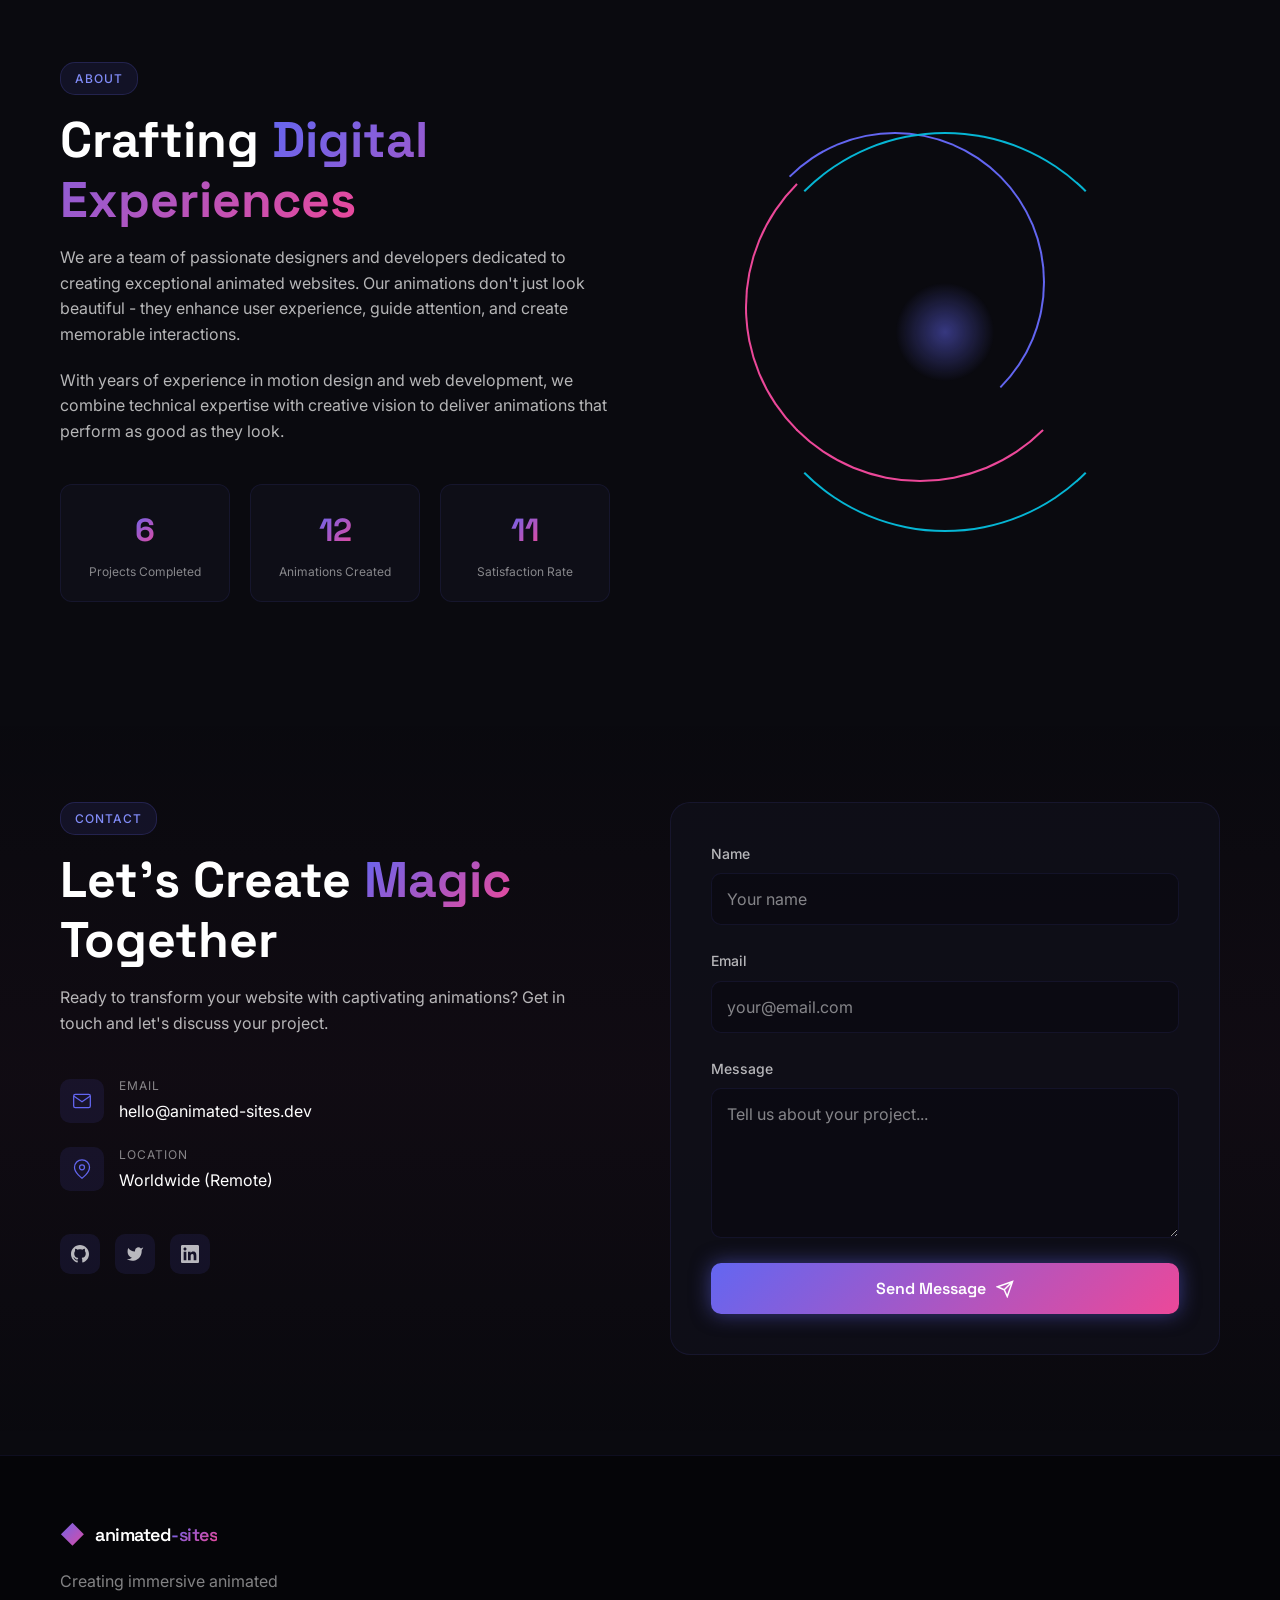
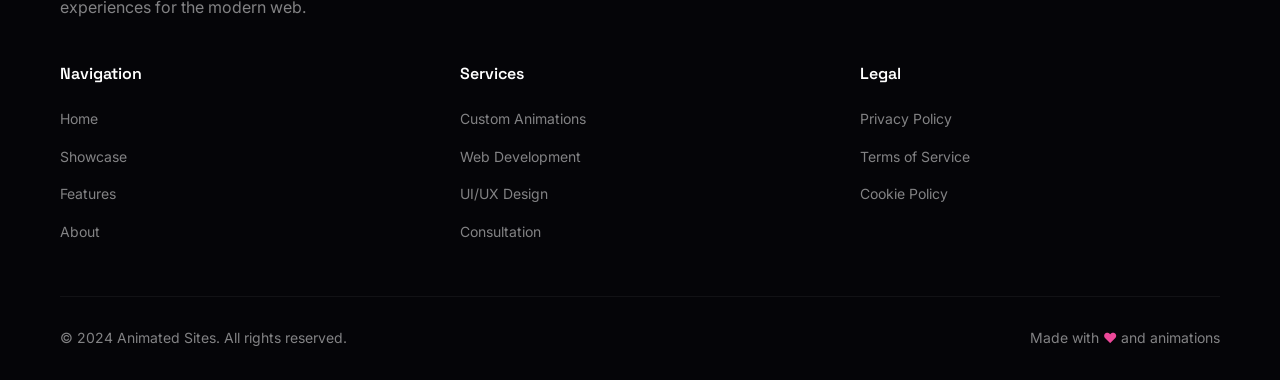
==== commit 3c41294b: "feat: Add Ocean Waves project with wave animations, landscapes, skies, and cities - Create ocean-wav" ====
--- a/index.html
+++ b/index.html
@@ -5,7 +5,7 @@
     <meta name="viewport" content="width=device-width, initial-scale=1.0">
     <title>Animated Sites | pofomodr</title>
     <meta name="description" content="Immersive animated website experiences with dynamic background animations">
-    <meta name="version" content="v1.6">
+    <meta name="version" content="v1.7">
     <link rel="stylesheet" href="css/styles.css">
     <link href="https://fonts.googleapis.com/css2?family=Space+Grotesk:wght@300;400;500;600;700&family=Inter:wght@300;400;500;600&display=swap" rel="stylesheet">
 </head>
@@ -17,7 +17,7 @@
     <div id="floatingElements"></div>
 
     <!-- Version Badge -->
-    <div class="version-badge">v1.6</div>
+    <div class="version-badge">v1.7</div>
 
     <!-- Navigation -->
     <nav id="mainNav">
@@ -122,20 +122,20 @@
                     </div>
                 </div>
                 
-                <!-- Future Projects -->
-                <div class="showcase-item future-project">
+                <!-- Live Project: Ocean Waves -->
+                <div class="showcase-item live-project">
                     <div class="item-preview">
                         <div class="preview-bg gradient-2"></div>
                         <div class="preview-content">
                             <span class="preview-icon">&#127758;</span>
                             <h3>Ocean Waves</h3>
                         </div>
-                        <span class="project-status future">Future Project</span>
-                    </div>
-                    <div class="item-info">
-                        <h4>Ocean Waves</h4>
-                        <p>Interactive ocean simulation with WebGL. Experience the rhythm of waves with touch and motion controls.</p>
-                        <span class="coming-soon">Coming Soon</span>
+                        <span class="project-status live">Live</span>
+                    </div>
+                    <div class="item-info">
+                        <h4>Ocean Waves - Flowing Landscapes & Skies</h4>
+                        <p>Experience ocean waves flowing across landscapes and cityscapes under dynamic skies. Multiple wave layers, parallax effects, device motion controls, and haptic feedback.</p>
+                        <a href="ocean-waves/" class="view-link">View Project</a>
                     </div>
                 </div>
                 
--- a/css/styles.css
+++ b/css/styles.css
@@ -1,7 +1,7 @@
 /* ============================================
    ANIMATED SITES - Main Stylesheet
    High-quality animated website by pofomodr
-   Version: v1.4
+   Version: Automatically updated with each commit
    ============================================ */
 
 /* CSS Variables */
